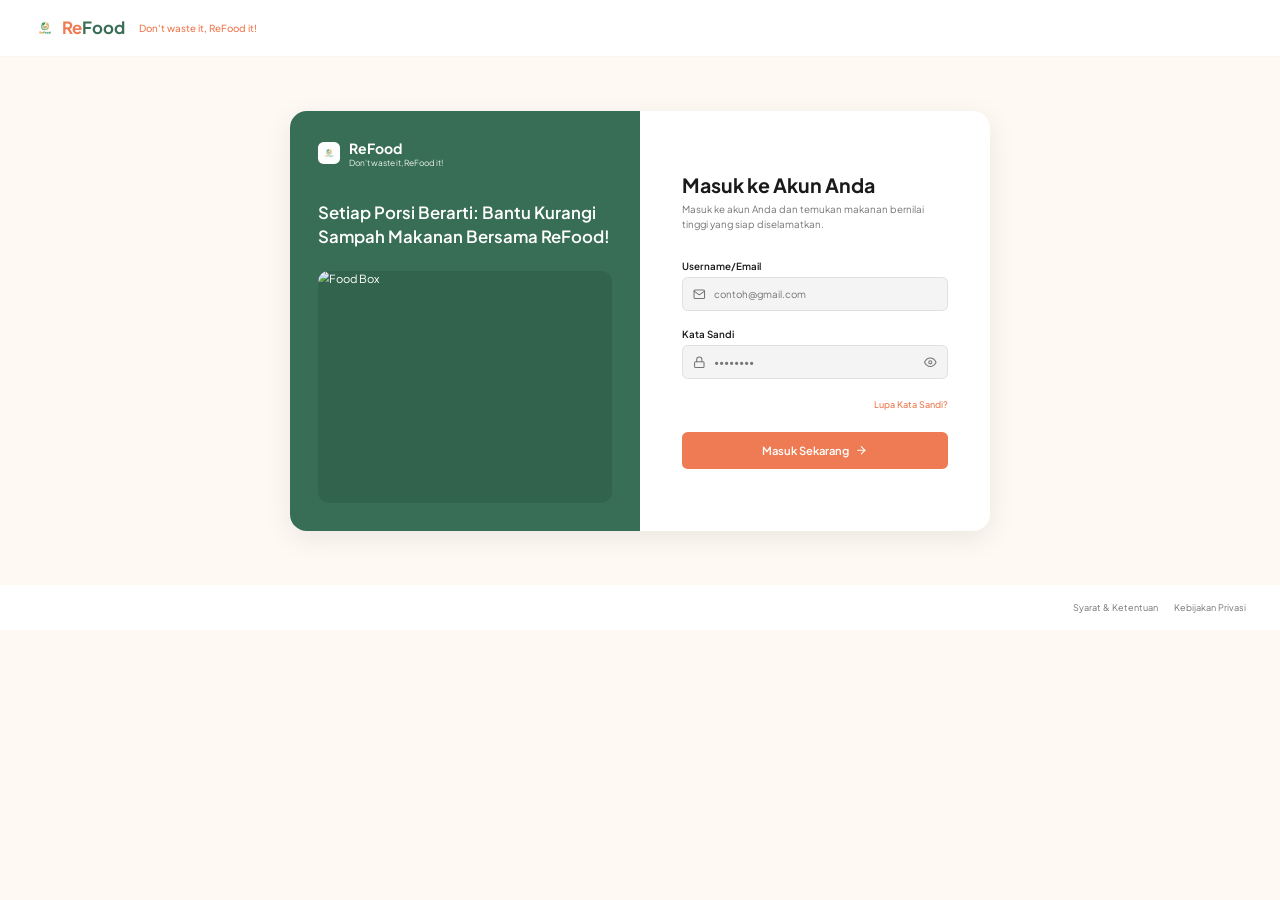
==== frontend/index.html @ 34dd61e3 "commit ReFood frontend" ====
<!DOCTYPE html>
<html lang="id">
<head>
    <meta charset="UTF-8">
    <meta name="viewport" content="width=device-width, initial-scale=1.0">
    <title>Login - ReFood</title>
    <link rel="stylesheet" href="./app.css">
    <link href="https://fonts.googleapis.com/css2?family=Plus+Jakarta+Sans:wght@400;500;600;700&display=swap" rel="stylesheet">
</head>
<body>
    <!-- Top Header -->
    <header class="top-header">
        <div class="logo-container">
            <div class="logo-icon">
                <img src="./assets/logo.jpg" alt="ReFood" style="width: 100%; height: 100%; object-fit: contain;">
            </div>
            <div class="logo-text">
                <span class="logo-orange">Re</span><span class="logo-green">Food</span>
            </div>
            <span class="tagline">Don't waste it, ReFood it!</span>
        </div>
    </header>

    <!-- Main Content -->
    <main class="main-container">
        <div class="login-card">
            <!-- Left Side (Green) -->
            <div class="card-left">
                <div class="left-header">
                    <div class="logo-icon bg-white">
                        <img src="./assets/logo.jpg" alt="ReFood" style="width: 100%; height: 100%; object-fit: contain; border-radius: 4px;">
                    </div>
                    <div>
                        <h2 class="left-logo-text">ReFood</h2>
                        <p class="left-tagline">Don't waste it, ReFood it!</p>
                    </div>
                </div>

                <h1 class="left-title">Setiap Porsi Berarti: Bantu Kurangi Sampah Makanan Bersama ReFood!</h1>
                
                <div class="image-placeholder">
                    <!-- Placeholder for the actual image. 
                         In a real scenario, use an img tag pointing to the asset -->
                    <img src="https://images.unsplash.com/photo-1490818387583-1b5ba4597b83?q=80&w=800&auto=format&fit=crop" alt="Food Box" class="food-image">
                </div>
            </div>

            <!-- Right Side (White) -->
            <div class="card-right">
                <div class="right-content">
                    <h2 class="right-title">Masuk ke Akun Anda</h2>
                    <p class="right-subtitle">Masuk ke akun Anda dan temukan makanan bernilai tinggi yang siap diselamatkan.</p>
                    
                    <form id="loginForm" class="login-form">
                        <div class="form-group">
                            <label for="username">Username/Email</label>
                            <div class="input-wrapper">
                                <span class="input-icon">
                                    <svg width="18" height="18" viewBox="0 0 24 24" fill="none" stroke="currentColor" stroke-width="2" stroke-linecap="round" stroke-linejoin="round"><path d="M4 4h16c1.1 0 2 .9 2 2v12c0 1.1-.9 2-2 2H4c-1.1 0-2-.9-2-2V6c0-1.1.9-2 2-2z"></path><polyline points="22,6 12,13 2,6"></polyline></svg>
                                </span>
                                <input type="text" id="username" name="username" placeholder="contoh@gmail.com" required>
                            </div>
                        </div>

                        <div class="form-group">
                            <label for="password">Kata Sandi</label>
                            <div class="input-wrapper">
                                <span class="input-icon">
                                    <svg width="18" height="18" viewBox="0 0 24 24" fill="none" stroke="currentColor" stroke-width="2" stroke-linecap="round" stroke-linejoin="round"><rect x="3" y="11" width="18" height="11" rx="2" ry="2"></rect><path d="M7 11V7a5 5 0 0 1 10 0v4"></path></svg>
                                </span>
                                <input type="password" id="password" name="password" placeholder="••••••••" required>
                                <span class="input-icon-right" id="togglePassword">
                                    <svg width="18" height="18" viewBox="0 0 24 24" fill="none" stroke="currentColor" stroke-width="2" stroke-linecap="round" stroke-linejoin="round"><path d="M1 12s4-8 11-8 11 8 11 8-4 8-11 8-11-8-11-8z"></path><circle cx="12" cy="12" r="3"></circle></svg>
                                </span>
                            </div>
                        </div>

                        <div class="forgot-password">
                            <a href="#">Lupa Kata Sandi?</a>
                        </div>

                        <div id="errorMessage" class="error-message" style="display: none;"></div>
                        <div id="successMessage" class="success-message" style="display: none;"></div>

                        <button type="submit" class="submit-btn" id="submitBtn">
                            <span>Masuk Sekarang</span>
                            <svg width="18" height="18" viewBox="0 0 24 24" fill="none" stroke="currentColor" stroke-width="2" stroke-linecap="round" stroke-linejoin="round"><line x1="5" y1="12" x2="19" y2="12"></line><polyline points="12 5 19 12 12 19"></polyline></svg>
                        </button>
                    </form>
                </div>
            </div>
        </div>
    </main>

    <!-- Footer -->
    <footer class="footer">
        <a href="#">Syarat & Ketentuan</a>
        <a href="#">Kebijakan Privasi</a>
    </footer>

    <script src="./app.js"></script>
</body>
</html>
---- frontend/app.css ----
/* ===== Source: style.css ===== */
:root {
    --bg-color: #FEF9F3;
    --primary-green: #386E55;
    --primary-orange: #EE7B53;
    --text-dark: #1A1A1A;
    --text-gray: #757575;
    --input-bg: #F4F4F4;
    --border-color: #E0E0E0;
    --white: #FFFFFF;
}

* {
    margin: 0;
    padding: 0;
    box-sizing: border-box;
    font-family: 'Plus Jakarta Sans', sans-serif;
}

body {
    background-color: var(--bg-color);
    min-height: 100vh;
    display: flex;
    flex-direction: column;
    zoom: 0.7;
}

/* Header */
.top-header {
    padding: 24px 48px;
    background-color: var(--white);
    box-shadow: 0 1px 3px rgba(0,0,0,0.05);
}

.logo-container {
    display: flex;
    align-items: center;
    gap: 8px;
}

.logo-icon {
    width: 32px;
    height: 32px;
    border-radius: 8px;
    display: flex;
    align-items: center;
    justify-content: center;
}

.logo-text {
    font-size: 24px;
    font-weight: 700;
}

.logo-orange { color: var(--primary-orange); }
.logo-green { color: var(--primary-green); }

.tagline {
    margin-left: 12px;
    color: var(--primary-orange);
    font-size: 14px;
    font-weight: 500;
}

/* Main Container */
.main-container {
    flex: 1;
    display: flex;
    align-items: center;
    justify-content: center;
    padding: 40px;
}

.login-card {
    background: var(--white);
    border-radius: 24px;
    box-shadow: 0 10px 40px rgba(0,0,0,0.08);
    display: flex;
    width: 100%;
    max-width: 1000px;
    min-height: 600px;
    overflow: hidden;
}

/* Left Side */
.card-left {
    background-color: var(--primary-green);
    width: 50%;
    padding: 40px;
    color: var(--white);
    display: flex;
    flex-direction: column;
}

.left-header {
    display: flex;
    align-items: center;
    gap: 12px;
    margin-bottom: 48px;
}

.bg-white {
    background-color: var(--white);
    padding: 4px;
}

.left-logo-text {
    font-size: 20px;
    font-weight: 700;
}

.left-tagline {
    font-size: 12px;
    opacity: 0.9;
}

.left-title {
    font-size: 24px;
    line-height: 1.4;
    margin-bottom: 32px;
    font-weight: 600;
}

.image-placeholder {
    flex: 1;
    border-radius: 16px;
    overflow: hidden;
    position: relative;
    background-color: rgba(0,0,0,0.1);
}

.food-image {
    width: 100%;
    height: 100%;
    object-fit: cover;
    position: absolute;
    top: 0;
    left: 0;
}

/* Right Side */
.card-right {
    width: 50%;
    padding: 60px;
    display: flex;
    align-items: center;
}

.right-content {
    width: 100%;
    max-width: 400px;
    margin: 0 auto;
}

.right-title {
    font-size: 28px;
    color: var(--text-dark);
    margin-bottom: 8px;
    font-weight: 700;
}

.right-subtitle {
    font-size: 14px;
    color: var(--text-gray);
    margin-bottom: 40px;
    line-height: 1.5;
}

/* Form Styles */
.form-group {
    margin-bottom: 24px;
}

.form-group label {
    display: block;
    font-size: 14px;
    font-weight: 600;
    color: var(--text-dark);
    margin-bottom: 8px;
}

.input-wrapper {
    position: relative;
    display: flex;
    align-items: center;
}

.input-icon {
    position: absolute;
    left: 16px;
    color: var(--text-gray);
    display: flex;
    align-items: center;
}

.input-icon-right {
    position: absolute;
    right: 16px;
    color: var(--text-gray);
    display: flex;
    align-items: center;
    cursor: pointer;
}

.input-wrapper input {
    width: 100%;
    padding: 14px 44px;
    border: 1px solid var(--border-color);
    border-radius: 8px;
    background-color: var(--input-bg);
    font-size: 14px;
    color: var(--text-dark);
    transition: all 0.2s;
}

.input-wrapper input:focus {
    outline: none;
    border-color: var(--primary-orange);
    background-color: var(--white);
    box-shadow: 0 0 0 3px rgba(238, 123, 83, 0.1);
}

.forgot-password {
    text-align: right;
    margin-bottom: 32px;
}

.forgot-password a {
    color: var(--primary-orange);
    text-decoration: none;
    font-size: 13px;
    font-weight: 500;
}

.submit-btn {
    width: 100%;
    padding: 16px;
    background-color: var(--primary-orange);
    color: var(--white);
    border: none;
    border-radius: 8px;
    font-size: 16px;
    font-weight: 600;
    cursor: pointer;
    display: flex;
    align-items: center;
    justify-content: center;
    gap: 8px;
    transition: background-color 0.2s;
}

.submit-btn:hover {
    background-color: #d96a45;
}

.submit-btn:disabled {
    background-color: #ccc;
    cursor: not-allowed;
}

.error-message {
    color: #dc3545;
    background-color: #f8d7da;
    border: 1px solid #f5c6cb;
    padding: 10px;
    border-radius: 6px;
    margin-bottom: 20px;
    font-size: 13px;
}

.success-message {
    color: #155724;
    background-color: #d4edda;
    border: 1px solid #c3e6cb;
    padding: 10px;
    border-radius: 6px;
    margin-bottom: 20px;
    font-size: 13px;
}

/* Footer */
.footer {
    padding: 24px 48px;
    background-color: var(--white);
    display: flex;
    justify-content: flex-end;
    gap: 24px;
}

.footer a {
    color: var(--text-gray);
    text-decoration: none;
    font-size: 13px;
    transition: color 0.2s;
}

.footer a:hover {
    color: var(--text-dark);
}

/* Responsive */
@media (max-width: 900px) {
    .login-card {
        flex-direction: column;
    }
    .card-left, .card-right {
        width: 100%;
    }
    .card-left {
        min-height: 400px;
    }
}

@media (max-width: 600px) {
    .top-header {
        padding: 16px 24px;
    }
    .main-container {
        padding: 20px;
    }
    .card-right {
        padding: 30px 20px;
    }
    .footer {
        padding: 20px;
        justify-content: center;
    }
    .tagline {
        display: none;
    }
}


/* ===== Source: dashboard.css ===== */
:root {
    --bg-color: #FEF9F3;
    --primary-green: #386E55;
    --primary-orange: #EE7B53;
    --text-dark: #1A1A1A;
    --text-gray: #757575;
    --text-light-gray: #A0A0A0;
    --white: #FFFFFF;
    
    --card-bg: #FFFFFF;
    --card-shadow: 0 4px 20px rgba(0,0,0,0.03);
    
    --badge-gray-bg: #F0F0F0;
    --badge-gray-text: #666;
    --badge-green-bg: #E8F5E9;
    --badge-green-text: #2E7D32;
    --badge-orange-bg: #FBE9E7;
    --badge-orange-text: #D84315;
}

* {
    margin: 0;
    padding: 0;
    box-sizing: border-box;
    font-family: 'Plus Jakarta Sans', sans-serif;
}

body {
    background-color: var(--bg-color);
    color: var(--text-dark);
    zoom: 0.7;
}

.layout {
    display: flex;
    min-height: 100vh;
}

/* Sidebar Component Host */
refood-sidebar {
    display: block;
    width: 0;
    flex-shrink: 0;
    zoom: 1.142857; /* (100% - 20%) / 0.7 = 0.8 / 0.7 = 1.142857 agar ukuran elemen di dalamnya tepat berkurang 20% */
}

/* Sidebar */
.sidebar {
    width: 260px;
    background-color: var(--primary-green);
    color: var(--white);
    display: flex;
    flex-direction: column;
    position: fixed;
    height: 100%;
    min-height: 100vh;
    left: 0;
    top: 0;
    bottom: 0;
    z-index: 99;
}

.sidebar-header {
    padding: 24px;
    display: flex;
    align-items: center;
    gap: 12px;
}

.bg-white {
    background-color: var(--white);
    padding: 6px;
    border-radius: 8px;
    display: flex;
    align-items: center;
    justify-content: center;
}

.logo-text-group h2 {
    font-size: 18px;
    font-weight: 700;
}

.logo-text-group p {
    color: var(--primary-orange);
    font-size: 11px;
    font-weight: 500;
}

.sidebar-nav {
    display: flex;
    flex-direction: column;
    gap: 4px;
    padding: 12px;
    flex: 1;
}

.nav-item {
    display: flex;
    align-items: center;
    gap: 12px;
    padding: 12px 16px;
    color: rgba(255,255,255,0.8);
    text-decoration: none;
    border-radius: 8px;
    font-size: 14px;
    font-weight: 500;
    transition: all 0.2s;
}

.nav-item:hover {
    background-color: rgba(255,255,255,0.1);
    color: var(--white);
}

.nav-item.active {
    background-color: var(--primary-orange);
    color: var(--white);
}

.user-profile {
    margin: 16px;
    padding: 12px 16px;
    background-color: rgba(255,255,255,0.9);
    border-radius: 8px;
    display: flex;
    align-items: center;
    justify-content: space-between;
}

.profile-info {
    display: flex;
    align-items: center;
    gap: 10px;
    color: var(--text-dark);
    font-size: 14px;
    font-weight: 600;
}

.avatar-small {
    width: 24px;
    height: 24px;
    background-color: var(--primary-green);
    color: white;
    border-radius: 50%;
    display: flex;
    align-items: center;
    justify-content: center;
}

.logout-btn {
    color: var(--text-gray);
    cursor: pointer;
}

/* Main Content */
.main-content {
    flex: 1;
    margin-left: calc(260px * 1.142857);
    display: flex;
    flex-direction: column;
}

.topbar {
    display: flex;
    justify-content: space-between;
    align-items: center;
    padding: 20px 40px;
    background-color: transparent;
}

.date-display {
    display: flex;
    align-items: center;
    gap: 8px;
    color: var(--text-gray);
    font-size: 14px;
    font-weight: 500;
}

.avatar-top {
    width: 32px;
    height: 32px;
    background-color: var(--primary-green);
    color: white;
    border-radius: 50%;
    display: flex;
    align-items: center;
    justify-content: center;
}

.dashboard-container {
    padding: 0 40px 40px 40px;
}

/* Welcome Banner */
.welcome-banner {
    background-color: var(--primary-green);
    color: var(--white);
    padding: 32px;
    border-radius: 16px;
    margin-bottom: 24px;
}

.welcome-banner h1 {
    font-size: 28px;
    margin-bottom: 8px;
}

.welcome-banner p {
    font-size: 15px;
    opacity: 0.9;
}

/* Stats Grid */
.stats-grid {
    display: grid;
    grid-template-columns: repeat(4, 1fr);
    gap: 20px;
    margin-bottom: 24px;
}

.stat-card {
    background-color: var(--card-bg);
    border-radius: 16px;
    padding: 24px;
    box-shadow: var(--card-shadow);
}

.stat-header {
    display: flex;
    justify-content: space-between;
    align-items: flex-start;
    margin-bottom: 20px;
}

.stat-icon {
    width: 40px;
    height: 40px;
    border-radius: 8px;
    display: flex;
    align-items: center;
    justify-content: center;
}

.bg-light-gray { background-color: #F5F5F5; }
.bg-light-green { background-color: #E8F5E9; }
.bg-light-orange { background-color: #FBE9E7; }
.bg-light-red { background-color: #FFEBEE; }

.badge {
    padding: 4px 8px;
    border-radius: 12px;
    font-size: 11px;
    font-weight: 600;
}

.badge-gray { background-color: var(--badge-gray-bg); color: var(--badge-gray-text); }
.badge-green { background-color: var(--badge-green-bg); color: var(--badge-green-text); }
.badge-orange { background-color: var(--badge-orange-bg); color: var(--badge-orange-text); }

.red-dot {
    width: 8px;
    height: 8px;
    background-color: #D32F2F;
    border-radius: 50%;
    margin-top: 6px;
}

.stat-value {
    display: flex;
    align-items: baseline;
    gap: 6px;
    margin-bottom: 8px;
}

.stat-value h2 {
    font-size: 28px;
    font-weight: 700;
}

.stat-value span {
    font-size: 14px;
    color: var(--text-gray);
}

.text-orange { color: #D84315; }
.text-red { color: #D32F2F; }

.stat-label {
    font-size: 11px;
    font-weight: 700;
    color: var(--text-light-gray);
    letter-spacing: 0.5px;
}

/* Bottom Section */
.bottom-section {
    display: grid;
    grid-template-columns: 2fr 1fr;
    gap: 20px;
}

/* Chart Section */
.chart-section {
    background-color: var(--card-bg);
    border-radius: 16px;
    padding: 24px;
    box-shadow: var(--card-shadow);
}

.chart-header {
    display: flex;
    justify-content: space-between;
    align-items: center;
    margin-bottom: 24px;
}

.chart-header h3 {
    font-size: 16px;
    font-weight: 700;
}

.realtime-badge {
    display: flex;
    align-items: center;
    gap: 6px;
    font-size: 12px;
    color: var(--text-gray);
}

.dot {
    width: 6px;
    height: 6px;
    background-color: var(--primary-green);
    border-radius: 50%;
}

.chart-summary {
    display: flex;
    gap: 40px;
    background-color: #F9F9F9;
    padding: 16px 20px;
    border-radius: 12px;
    margin-bottom: 16px;
}

.summary-item {
    display: flex;
    flex-direction: column;
    gap: 4px;
}

.summary-label {
    font-size: 12px;
    color: var(--text-gray);
}

.summary-value {
    display: flex;
    align-items: center;
    gap: 8px;
}

.summary-value h3 {
    font-size: 24px;
    font-weight: 700;
}

.text-green { color: var(--primary-green); }

.chart-footer {
    display: flex;
    justify-content: space-between;
    align-items: center;
    margin-bottom: 20px;
}

.trend-text {
    font-size: 12px;
    color: var(--text-gray);
}

.chart-container {
    height: 250px;
    width: 100%;
}

/* Partners Section */
.partners-section {
    background-color: var(--card-bg);
    border-radius: 16px;
    padding: 24px;
    box-shadow: var(--card-shadow);
    display: flex;
    flex-direction: column;
}

.partners-header {
    display: flex;
    justify-content: space-between;
    align-items: flex-start;
    margin-bottom: 24px;
}

.partners-header h3 {
    font-size: 16px;
    font-weight: 700;
    margin-bottom: 4px;
}

.partners-header p {
    font-size: 12px;
    color: var(--text-gray);
}

.partners-list {
    display: flex;
    flex-direction: column;
    gap: 12px;
    flex: 1;
    margin-bottom: 24px;
}

.partner-item {
    display: flex;
    align-items: center;
    justify-content: space-between;
    padding: 12px;
    background-color: #F9F9F9;
    border-radius: 12px;
}

.partner-info {
    display: flex;
    align-items: center;
    gap: 12px;
}

.partner-icon {
    width: 40px;
    height: 40px;
    background-color: #E8E8E8;
    border-radius: 8px;
    display: flex;
    align-items: center;
    justify-content: center;
    color: var(--primary-green);
}

.partner-text h4 {
    font-size: 14px;
    font-weight: 600;
    margin-bottom: 2px;
}

.partner-text p {
    font-size: 12px;
    color: var(--text-gray);
}

.btn-tinjau {
    background-color: var(--primary-green);
    color: var(--white);
    border: none;
    padding: 6px 12px;
    border-radius: 6px;
    font-size: 12px;
    font-weight: 600;
    cursor: pointer;
}

.btn-full {
    width: 100%;
    padding: 14px;
    background-color: #EAEAEA;
    color: var(--text-dark);
    border: none;
    border-radius: 8px;
    font-size: 14px;
    font-weight: 600;
    cursor: pointer;
    display: flex;
    align-items: center;
    justify-content: center;
    gap: 8px;
}

.btn-full:hover {
    background-color: #DFDFDF;
}

/* ===== Source: verifikasi.css ===== */
.verifikasi-page-container {
    padding: 0 40px 40px 40px;
}

.page-header {
    margin-bottom: 24px;
}

.page-header h1 {
    font-size: 24px;
    font-weight: 700;
    margin-bottom: 8px;
    color: var(--text-dark);
}

.page-header p {
    font-size: 14px;
    color: var(--text-gray);
}

/* Tabs */
.tabs-container {
    display: flex;
    background-color: #F0F0F0;
    border-radius: 12px;
    padding: 4px;
    margin-bottom: 24px;
    gap: 4px;
}

.tab-btn {
    flex: 1;
    display: flex;
    align-items: center;
    justify-content: center;
    gap: 8px;
    padding: 12px;
    background: transparent;
    border: none;
    border-radius: 8px;
    font-size: 14px;
    font-weight: 600;
    color: var(--text-gray);
    cursor: pointer;
    transition: all 0.2s;
}

.tab-btn.active {
    background-color: var(--white);
    color: var(--text-dark);
    box-shadow: 0 2px 4px rgba(0,0,0,0.05);
}

.tab-badge {
    width: 20px;
    height: 20px;
    border-radius: 50%;
    display: flex;
    align-items: center;
    justify-content: center;
    font-size: 11px;
    font-weight: 700;
    color: var(--white);
}

.tab-badge.green {
    background-color: var(--primary-green);
}

.tab-badge.gray {
    background-color: #B0B0B0;
}

/* Store List */
.list-container {
    display: flex;
    flex-direction: column;
    gap: 16px;
}

.store-card {
    background-color: var(--white);
    border-radius: 16px;
    padding: 20px;
    display: flex;
    align-items: center;
    justify-content: space-between;
    box-shadow: 0 2px 10px rgba(0,0,0,0.02);
    border: 1px solid #F0F0F0;
}

.store-info {
    display: flex;
    align-items: center;
    gap: 16px;
}

.store-image {
    width: 64px;
    height: 64px;
    border-radius: 12px;
    object-fit: cover;
}

.store-details h3 {
    font-size: 16px;
    font-weight: 700;
    margin-bottom: 4px;
    display: flex;
    align-items: center;
    gap: 12px;
}

/* Status Badges in List */
.status-badge {
    display: inline-flex;
    align-items: center;
    gap: 6px;
    padding: 4px 10px;
    border-radius: 12px;
    font-size: 11px;
    font-weight: 600;
}

.status-badge.menunggu {
    background-color: #FBE9E7;
    color: #D84315;
}

.status-badge.menunggu .dot {
    background-color: #D84315;
}

.status-badge.terverifikasi {
    background-color: #E8F5E9;
    color: #2E7D32;
}

.status-badge.terverifikasi .dot {
    background-color: #2E7D32;
}

.status-dot {
    width: 6px;
    height: 6px;
    border-radius: 50%;
}

.store-meta {
    font-size: 13px;
    color: var(--text-gray);
    margin-bottom: 2px;
}

.store-meta.bold {
    font-weight: 500;
    color: var(--text-dark);
}

/* Action Buttons */
.action-btn {
    display: flex;
    align-items: center;
    gap: 8px;
    padding: 10px 16px;
    border-radius: 8px;
    border: none;
    font-size: 13px;
    font-weight: 600;
    color: var(--white);
    cursor: pointer;
    transition: opacity 0.2s;
}

.action-btn:hover {
    opacity: 0.9;
}

.action-btn.green {
    background-color: var(--primary-green);
}

.action-btn.orange {
    background-color: var(--primary-orange);
}

/* ===== Source: tinjau.css ===== */
/* Topbar Tinjau */
.topbar-tinjau {
    display: flex;
    justify-content: space-between;
    align-items: center;
    padding: 20px 40px;
    background-color: var(--white);
    border-bottom: 1px solid #EAEAEA;
}

.back-link {
    display: flex;
    align-items: center;
    gap: 12px;
    color: var(--text-dark);
    text-decoration: none;
    font-size: 16px;
    font-weight: 700;
}

.tinjau-container {
    padding: 24px 40px 100px 40px;
    max-width: 900px;
    margin: 0 auto;
    width: 100%;
}

.card {
    background-color: var(--white);
    border-radius: 12px;
    padding: 24px;
    box-shadow: 0 2px 10px rgba(0,0,0,0.02);
    border: 1px solid #F0F0F0;
    margin-bottom: 24px;
}

/* Header Card */
.header-card {
    display: flex;
    flex-direction: column;
    gap: 12px;
}

.header-title-row {
    display: flex;
    align-items: center;
    gap: 12px;
}

.header-title-row h2 {
    font-size: 20px;
    font-weight: 700;
}

.badge-outline {
    border: 1px solid #E0E0E0;
    padding: 4px 10px;
    border-radius: 16px;
    font-size: 11px;
    font-weight: 600;
    color: var(--text-gray);
}

.header-meta-row {
    display: flex;
    gap: 24px;
    font-size: 13px;
    color: var(--text-gray);
}

.meta-item {
    display: flex;
    align-items: center;
    gap: 6px;
}

.text-green {
    color: var(--primary-green);
    font-weight: 500;
}

/* Section Common */
.section-title {
    font-size: 16px;
    font-weight: 700;
    margin-bottom: 20px;
}

.section-title-row {
    display: flex;
    justify-content: space-between;
    align-items: center;
    margin-bottom: 20px;
}

.mb-0 { margin-bottom: 0; }
.mt-3 { margin-top: 16px; }
.mt-4 { margin-top: 24px; }

.badge-light-green {
    background-color: #E8F5E9;
    color: #2E7D32;
    padding: 6px 12px;
    border-radius: 16px;
    font-size: 12px;
    font-weight: 600;
}

/* Form Groups Display */
.form-group-display {
    margin-bottom: 16px;
}

.form-group-display.bg-light {
    background-color: #F9F9F9;
    padding: 16px;
    border-radius: 8px;
    margin-bottom: 8px;
}

.form-group-display label {
    display: block;
    font-size: 11px;
    font-weight: 700;
    color: var(--text-gray);
    margin-bottom: 6px;
    letter-spacing: 0.5px;
}

.display-value {
    font-size: 14px;
    font-weight: 600;
    color: var(--text-dark);
}

.display-label-row {
    display: flex;
    justify-content: space-between;
    align-items: center;
    margin-bottom: 12px;
}

.file-format {
    font-size: 11px;
    color: var(--text-gray);
}

.text-green-small {
    font-size: 11px;
    color: #2E7D32;
    font-weight: 600;
}

/* Images */
.image-box {
    position: relative;
    width: 100%;
    height: 200px;
    border-radius: 12px;
    overflow: hidden;
    background-color: #E0E0E0;
}

.image-box img {
    width: 100%;
    height: 100%;
    object-fit: cover;
    filter: brightness(0.85); /* Slightly dark to make text visible */
}

.image-overlay {
    position: absolute;
    bottom: 16px;
    left: 16px;
    right: 16px;
    display: flex;
    justify-content: space-between;
    align-items: center;
}

.file-name {
    display: flex;
    align-items: center;
    gap: 8px;
    color: var(--white);
    font-size: 12px;
    font-weight: 500;
}

.btn-perbesar {
    display: flex;
    align-items: center;
    gap: 6px;
    background-color: var(--white);
    color: var(--text-dark);
    border: none;
    padding: 6px 12px;
    border-radius: 16px;
    font-size: 11px;
    font-weight: 600;
    cursor: pointer;
}

.image-overlay-top {
    position: absolute;
    top: 16px;
    left: 16px;
}

.badge-dark {
    display: flex;
    align-items: center;
    gap: 6px;
    background-color: rgba(0,0,0,0.6);
    color: var(--white);
    padding: 6px 12px;
    border-radius: 16px;
    font-size: 11px;
    backdrop-filter: blur(4px);
}

.overlay-center {
    position: absolute;
    top: 50%;
    left: 50%;
    transform: translate(-50%, -50%);
    background-color: rgba(0,0,0,0.5);
    color: var(--white);
    padding: 8px 16px;
    border-radius: 8px;
    font-size: 14px;
    font-weight: 700;
    letter-spacing: 1px;
}

.overlay-center-map {
    position: absolute;
    top: 50%;
    left: 50%;
    transform: translate(-50%, -50%);
}

.image-overlay-bottom-center {
    position: absolute;
    bottom: 16px;
    left: 50%;
    transform: translateX(-50%);
}

.badge-white {
    display: flex;
    align-items: center;
    gap: 6px;
    background-color: var(--white);
    color: var(--text-dark);
    padding: 6px 16px;
    border-radius: 20px;
    font-size: 12px;
    font-weight: 600;
    box-shadow: 0 2px 8px rgba(0,0,0,0.1);
}

/* Info Box */
.info-box-green {
    display: flex;
    align-items: flex-start;
    gap: 12px;
    background-color: #E8F5E9;
    padding: 16px;
    border-radius: 8px;
    color: #2E7D32;
}

.info-box-green p {
    font-size: 12px;
    line-height: 1.5;
    margin: 0;
}

/* Bottom Action Bar */
.action-bar {
    position: fixed;
    bottom: 0;
    left: calc(260px * 1.142857);
    right: 0;
    background-color: var(--white);
    padding: 16px 40px;
    display: flex;
    justify-content: flex-end;
    gap: 16px;
    box-shadow: 0 -2px 10px rgba(0,0,0,0.05);
    border-top: 1px solid #EAEAEA;
    z-index: 100;
}

.btn-outline-red {
    display: flex;
    align-items: center;
    gap: 8px;
    background-color: var(--white);
    color: #D32F2F;
    border: 1px solid #D32F2F;
    padding: 12px 24px;
    border-radius: 8px;
    font-size: 14px;
    font-weight: 600;
    cursor: pointer;
    transition: all 0.2s;
}

.btn-outline-red:hover {
    background-color: #FFEBEE;
}

.btn-solid-green {
    display: flex;
    align-items: center;
    gap: 8px;
    background-color: var(--primary-green);
    color: var(--white);
    border: none;
    padding: 12px 24px;
    border-radius: 8px;
    font-size: 14px;
    font-weight: 600;
    cursor: pointer;
    transition: background-color 0.2s;
}

.btn-solid-green:hover {
    background-color: #2d5a45;
}

/* Modal */
.modal-overlay {
    position: fixed;
    top: 0; left: 0; right: 0; bottom: 0;
    background-color: rgba(0,0,0,0.5);
    display: flex;
    align-items: center;
    justify-content: center;
    z-index: 999;
    opacity: 0;
    visibility: hidden;
    transition: all 0.2s;
}

.modal-overlay.active {
    opacity: 1;
    visibility: visible;
}

.modal-content {
    background-color: var(--white);
    border-radius: 16px;
    padding: 32px;
    width: 100%;
    max-width: 400px;
    text-align: center;
    box-shadow: 0 10px 40px rgba(0,0,0,0.1);
    transform: translateY(20px);
    transition: transform 0.2s;
}

.modal-overlay.active .modal-content {
    transform: translateY(0);
}

.modal-icon {
    width: 64px;
    height: 64px;
    border-radius: 50%;
    display: flex;
    align-items: center;
    justify-content: center;
    margin: 0 auto 20px auto;
}

.modal-icon.green-bg {
    background-color: #E8F5E9;
    color: #2E7D32;
}

.modal-content h3 {
    font-size: 20px;
    font-weight: 700;
    margin-bottom: 12px;
}

.modal-content p {
    font-size: 14px;
    color: var(--text-gray);
    margin-bottom: 24px;
    line-height: 1.5;
}

.modal-actions {
    display: flex;
    gap: 12px;
}

.modal-actions button {
    flex: 1;
    padding: 12px;
    border-radius: 8px;
    font-size: 14px;
    font-weight: 600;
    cursor: pointer;
    border: none;
}

.btn-modal-cancel {
    background-color: #F0F0F0;
    color: var(--text-dark);
}

.btn-modal-confirm.green {
    background-color: var(--primary-green);
    color: var(--white);
}

/* Lightbox */
.lightbox-overlay {
    position: fixed;
    top: 0; left: 0; right: 0; bottom: 0;
    background-color: rgba(0,0,0,0.9);
    display: flex;
    align-items: center;
    justify-content: center;
    z-index: 1000;
    opacity: 0;
    visibility: hidden;
    transition: all 0.2s;
    cursor: zoom-out;
}

.lightbox-overlay.active {
    opacity: 1;
    visibility: visible;
}

.lightbox-overlay img {
    max-width: 90%;
    max-height: 90%;
    border-radius: 8px;
    box-shadow: 0 0 40px rgba(0,0,0,0.5);
}

/* ===== Source: pengguna.css ===== */
.pengguna-page-container {
    padding: 0 40px 40px 40px;
}

/* Header & Summary Card */
.pengguna-header-row {
    display: flex;
    justify-content: space-between;
    align-items: flex-start;
    margin-bottom: 32px;
}

.header-text h1 {
    font-size: 24px;
    font-weight: 700;
    margin-bottom: 8px;
    color: var(--text-dark);
}

.header-text p {
    font-size: 14px;
    color: var(--text-gray);
}

.summary-card {
    background-color: var(--white);
    padding: 20px 24px;
    border-radius: 16px;
    display: flex;
    align-items: center;
    gap: 20px;
    box-shadow: 0 2px 12px rgba(0,0,0,0.03);
    border: 1px solid #F0F0F0;
}

.summary-icon {
    width: 48px;
    height: 48px;
    background-color: #E8F5E9;
    color: #2E7D32;
    border-radius: 12px;
    display: flex;
    align-items: center;
    justify-content: center;
}

.summary-label {
    font-size: 12px;
    color: var(--text-gray);
    margin-bottom: 4px;
}

.summary-value {
    display: flex;
    align-items: baseline;
    gap: 6px;
}

.big-number {
    font-size: 24px;
    font-weight: 700;
    color: var(--text-dark);
}

.unit {
    font-size: 12px;
    color: var(--text-gray);
    font-weight: 500;
}

.summary-badge {
    display: flex;
    flex-direction: column;
    align-items: flex-end;
    gap: 4px;
    margin-left: 16px;
}

.badge-growth {
    display: flex;
    align-items: center;
    gap: 4px;
    background-color: #E8F5E9;
    color: #2E7D32;
    padding: 4px 10px;
    border-radius: 12px;
    font-size: 11px;
    font-weight: 700;
}

.badge-sub {
    font-size: 10px;
    color: var(--text-gray);
}

/* Filter Bar */
.filter-bar {
    display: flex;
    justify-content: space-between;
    align-items: center;
    margin-bottom: 24px;
}

.search-box {
    display: flex;
    align-items: center;
    gap: 12px;
    background-color: #F5F5F5;
    padding: 12px 16px;
    border-radius: 20px;
    width: 300px;
}

.search-box svg {
    color: var(--text-gray);
}

.search-box input {
    border: none;
    background: transparent;
    width: 100%;
    font-size: 14px;
    outline: none;
    color: var(--text-dark);
}

.chip-group {
    display: flex;
    gap: 12px;
}

.chip {
    display: flex;
    align-items: center;
    gap: 8px;
    padding: 8px 12px 8px 16px;
    border-radius: 24px;
    border: none;
    background-color: #F0F0F0;
    color: var(--text-dark);
    font-size: 13px;
    font-weight: 600;
    cursor: pointer;
    transition: all 0.2s;
}

.chip-count {
    background-color: #E0E0E0;
    padding: 2px 8px;
    border-radius: 12px;
    font-size: 11px;
    color: var(--text-dark);
}

.chip.active {
    background-color: var(--primary-green);
    color: var(--white);
}

.chip.active .chip-count {
    background-color: rgba(255,255,255,0.2);
    color: var(--white);
}

/* Table */
.table-container {
    margin-bottom: 24px;
}

.table-header {
    display: flex;
    padding: 0 24px 16px 24px;
    font-size: 11px;
    font-weight: 700;
    color: var(--text-gray);
    letter-spacing: 0.5px;
}

.col-pengguna { flex: 2; }
.col-tipe { flex: 1; text-align: center; }
.col-lokasi { flex: 1.5; }
.col-status { flex: 0.5; text-align: right; }

.table-body {
    display: flex;
    flex-direction: column;
    gap: 8px;
}

.table-row {
    display: flex;
    align-items: center;
    background-color: var(--white);
    padding: 16px 24px;
    border-radius: 12px;
    border: 1px solid transparent;
    transition: all 0.2s;
    cursor: pointer;
}

.table-row:hover {
    border-color: #E0E0E0;
    box-shadow: 0 2px 8px rgba(0,0,0,0.02);
}

/* Simulate focus state as per Image 2 */
.table-row.selected {
    border-color: #2196F3;
    box-shadow: 0 0 0 1px #2196F3;
}

.cell-pengguna {
    flex: 2;
    display: flex;
    align-items: center;
    gap: 16px;
}

.avatar-wrapper {
    width: 40px;
    height: 40px;
    border-radius: 8px;
    overflow: hidden;
    background-color: #C8E6C9; /* Light green for initials */
    display: flex;
    align-items: center;
    justify-content: center;
    font-weight: 700;
    color: #2E7D32;
    font-size: 14px;
}

.avatar-wrapper img {
    width: 100%;
    height: 100%;
    object-fit: cover;
}

.user-text h4 {
    font-size: 14px;
    font-weight: 600;
    margin-bottom: 2px;
    color: var(--text-dark);
}

.user-text p {
    font-size: 12px;
    color: var(--text-gray);
}

.cell-tipe {
    flex: 1;
    display: flex;
    align-items: center;
    justify-content: center;
    gap: 8px;
    font-size: 13px;
    font-weight: 600;
    color: var(--text-dark);
}

.cell-lokasi {
    flex: 1.5;
    display: flex;
    align-items: center;
    gap: 8px;
    font-size: 13px;
    font-weight: 500;
    color: var(--text-dark);
}

.cell-status {
    flex: 0.5;
    display: flex;
    justify-content: flex-end;
}

.status-pill {
    display: inline-flex;
    align-items: center;
    gap: 6px;
    padding: 6px 12px;
    border-radius: 16px;
    font-size: 11px;
    font-weight: 600;
}

.status-pill.aktif {
    background-color: #E8F5E9;
    color: #2E7D32;
}

.status-pill.aktif .dot {
    background-color: #2E7D32;
}

.status-pill.diblokir {
    background-color: #FFEBEE;
    color: #D32F2F;
}

.status-pill.diblokir .dot {
    background-color: #D32F2F;
}

.status-dot {
    width: 6px;
    height: 6px;
    border-radius: 50%;
}

/* Pagination */
.pagination-container {
    display: flex;
    justify-content: center;
    align-items: center;
    flex-direction: column;
    gap: 16px;
    margin-top: 32px;
}

.pagination-info {
    font-size: 12px;
    color: var(--text-gray);
}

.pagination-controls {
    display: flex;
    align-items: center;
    gap: 4px;
}

.page-btn {
    width: 32px;
    height: 32px;
    display: flex;
    align-items: center;
    justify-content: center;
    border-radius: 8px;
    border: none;
    background-color: #F0F0F0;
    color: var(--text-dark);
    font-size: 13px;
    font-weight: 600;
    cursor: pointer;
    transition: all 0.2s;
}

.page-btn:hover:not(.active) {
    background-color: #E0E0E0;
}

.page-btn.active {
    background-color: var(--primary-green);
    color: var(--white);
}

.page-dots {
    color: var(--text-gray);
    padding: 0 4px;
}


/* ==========================================================
   HALAMAN KELOLA & TAMBAH KATEGORI PRODUK
========================================================== */

.kategori-page-container {
    padding: 0 40px 40px 40px;
}

.kategori-header-row {
    display: flex;
    justify-content: space-between;
    align-items: flex-start;
    margin-bottom: 24px;
}

.kategori-header-row h1 {
    font-size: 24px;
    font-weight: 700;
    margin-bottom: 8px;
    color: var(--text-dark);
}

.kategori-header-row p {
    font-size: 14px;
    color: var(--text-gray);
    max-width: 650px;
}

.btn-tambah-kategori {
    background-color: #B25A38;
    color: var(--white);
    padding: 12px 24px;
    border-radius: 8px;
    font-size: 14px;
    font-weight: 600;
    text-decoration: none;
    display: inline-flex;
    align-items: center;
    gap: 8px;
    transition: background-color 0.2s;
    border: none;
    cursor: pointer;
}

.btn-tambah-kategori:hover {
    background-color: #9A4B2D;
}

/* Tabel Kategori */
.kategori-table-card {
    background-color: var(--white);
    border-radius: 16px;
    padding: 24px;
    box-shadow: 0 2px 12px rgba(0,0,0,0.03);
    border: 1px solid #F0F0F0;
}

.kategori-table-header {
    display: flex;
    padding: 0 16px 16px 16px;
    font-size: 13px;
    font-weight: 700;
    color: var(--text-dark);
    border-bottom: 1px solid #F0F0F0;
}

.col-kat-name { flex: 1.5; }
.col-kat-desc { flex: 2.5; }
.col-kat-status { flex: 1; text-align: center; }
.col-kat-action { flex: 0.8; text-align: right; }

.kategori-table-body {
    display: flex;
    flex-direction: column;
}

.kategori-row {
    display: flex;
    align-items: center;
    padding: 18px 16px;
    border-bottom: 1px solid #F8F8F8;
    transition: background-color 0.15s;
}

.kategori-row:last-child {
    border-bottom: none;
}

.kategori-row:hover {
    background-color: #FAFAFA;
}

.kat-name-cell {
    flex: 1.5;
    display: flex;
    align-items: center;
    gap: 14px;
    font-size: 14px;
    font-weight: 700;
    color: var(--text-dark);
}

.kat-icon-box {
    width: 44px;
    height: 44px;
    background-color: #F0F0F0;
    border-radius: 10px;
    display: flex;
    align-items: center;
    justify-content: center;
    font-size: 20px;
}

.kat-desc-cell {
    flex: 2.5;
    font-size: 13px;
    color: var(--text-gray);
    padding-right: 20px;
    line-height: 1.4;
}

.kat-status-cell {
    flex: 1;
    display: flex;
    justify-content: center;
}

.kat-action-cell {
    flex: 0.8;
    display: flex;
    justify-content: flex-end;
    gap: 12px;
}

.btn-icon-action {
    background: transparent;
    border: none;
    color: var(--text-gray);
    cursor: pointer;
    padding: 6px;
    border-radius: 6px;
    display: flex;
    align-items: center;
    justify-content: center;
    transition: all 0.15s;
}

.btn-icon-action:hover {
    color: var(--text-dark);
    background-color: #F0F0F0;
}

.btn-icon-action.delete:hover {
    color: #D32F2F;
    background-color: #FFEBEE;
}

/* Switch Toggle Custom */
.switch-container {
    display: inline-flex;
    align-items: center;
    gap: 8px;
    cursor: pointer;
}

.switch-container input {
    display: none;
}

.slider {
    position: relative;
    width: 38px;
    height: 20px;
    background-color: #CCC;
    border-radius: 20px;
    transition: 0.3s;
}

.slider::before {
    content: "";
    position: absolute;
    height: 14px;
    width: 14px;
    left: 3px;
    bottom: 3px;
    background-color: white;
    border-radius: 50%;
    transition: 0.3s;
}

.switch-container input:checked + .slider {
    background-color: #2E5B44;
}

.switch-container input:checked + .slider::before {
    transform: translateX(18px);
}

.switch-label {
    font-size: 12px;
    font-weight: 600;
    color: #2E5B44;
}

/* ==========================================================
   HALAMAN FORM TAMBAH KATEGORI
========================================================== */
.tambah-kat-container {
    padding: 0 40px 60px 40px;
}

.tambah-kat-header {
    margin-bottom: 24px;
}

.tambah-kat-header h1 {
    font-size: 24px;
    font-weight: 700;
    margin-bottom: 6px;
    color: var(--text-dark);
}

.tambah-kat-header p {
    font-size: 14px;
    color: var(--text-gray);
}

.kat-form-card {
    background-color: var(--white);
    border-radius: 16px;
    padding: 28px;
    box-shadow: 0 2px 12px rgba(0,0,0,0.03);
    border: 1px solid #F0F0F0;
}

.kat-card-head {
    display: flex;
    justify-content: space-between;
    align-items: flex-start;
    padding-bottom: 20px;
    border-bottom: 1px solid #F5F5F5;
}

.kat-head-left {
    display: flex;
    align-items: center;
    gap: 14px;
}

.kat-head-left h3 {
    font-size: 16px;
    font-weight: 700;
    color: var(--text-dark);
    margin-bottom: 2px;
}

.kat-head-left p {
    font-size: 12px;
    color: var(--text-gray);
}

.icon-sq-green {
    width: 38px;
    height: 38px;
    background-color: #E8F5E9;
    border-radius: 8px;
    display: flex;
    align-items: center;
    justify-content: center;
}

.icon-sq-orange {
    width: 38px;
    height: 38px;
    background-color: #FBE9E7;
    border-radius: 8px;
    display: flex;
    align-items: center;
    justify-content: center;
}

.badge-pill-gray {
    background-color: #F0F0F0;
    color: #666;
    font-size: 11px;
    font-weight: 600;
    padding: 4px 10px;
    border-radius: 12px;
}

.badge-pill-light-orange {
    background-color: #FBE9E7;
    color: #D84315;
    font-size: 11px;
    font-weight: 600;
    padding: 4px 10px;
    border-radius: 12px;
}

/* Custom Inputs Form */
.form-group-custom label {
    display: block;
    font-size: 13px;
    font-weight: 700;
    color: var(--text-dark);
    margin-bottom: 8px;
}

.form-group-custom .required {
    color: #D32F2F;
}

.input-icon-box {
    display: flex;
    align-items: center;
    gap: 12px;
    background-color: #F5F5F5;
    border: 1px solid transparent;
    padding: 12px 16px;
    border-radius: 10px;
    transition: all 0.2s;
}

.input-icon-box:focus-within {
    background-color: var(--white);
    border-color: #386E55;
    box-shadow: 0 0 0 3px rgba(56, 110, 85, 0.1);
}

.input-icon-box input {
    border: none;
    background: transparent;
    width: 100%;
    outline: none;
    font-size: 14px;
    color: var(--text-dark);
    font-weight: 500;
}

.form-group-custom textarea {
    width: 100%;
    background-color: #F5F5F5;
    border: 1px solid transparent;
    padding: 14px 16px;
    border-radius: 10px;
    outline: none;
    font-size: 14px;
    color: var(--text-dark);
    resize: vertical;
    font-family: inherit;
    line-height: 1.5;
    transition: all 0.2s;
}

.form-group-custom textarea:focus {
    background-color: var(--white);
    border-color: #386E55;
    box-shadow: 0 0 0 3px rgba(56, 110, 85, 0.1);
}

.input-subnote {
    display: block;
    font-size: 12px;
    color: var(--text-gray);
    margin-top: 6px;
}

.desc-footer-row {
    display: flex;
    justify-content: space-between;
    align-items: center;
    margin-top: 6px;
}

.char-count {
    font-size: 12px;
    color: var(--text-gray);
    font-weight: 500;
}

/* Icon Selection Grid */
.icon-selection-head {
    display: flex;
    justify-content: space-between;
    align-items: center;
    margin-bottom: 14px;
}

.icon-selection-head label {
    font-size: 13px;
    font-weight: 700;
    color: var(--text-dark);
}

.link-custom {
    color: #386E55;
    font-size: 12px;
    font-weight: 600;
    text-decoration: none;
    display: inline-flex;
    align-items: center;
    gap: 6px;
}

.symbols-grid {
    display: flex;
    gap: 12px;
    flex-wrap: wrap;
}

.symbol-card {
    flex: 1;
    min-width: 70px;
    max-width: 85px;
    height: 75px;
    background-color: #F5F5F5;
    border-radius: 12px;
    display: flex;
    flex-direction: column;
    align-items: center;
    justify-content: center;
    gap: 6px;
    cursor: pointer;
    border: 2px solid transparent;
    transition: all 0.2s;
    color: var(--text-dark);
}

.symbol-card span {
    font-size: 11px;
    font-weight: 600;
}

.symbol-card:hover {
    background-color: #EAEAEA;
}

.symbol-card.active {
    background-color: #244C37;
    color: var(--white);
    border-color: #244C37;
}

/* Action Buttons Form Tambah */
.tambah-actions-row {
    display: flex;
    justify-content: flex-end;
    align-items: center;
    gap: 16px;
    margin-top: 28px;
}

.btn-batal-tambah {
    background-color: #EAEAEA;
    color: var(--text-dark);
    padding: 12px 28px;
    border-radius: 8px;
    font-size: 14px;
    font-weight: 600;
    text-decoration: none;
    border: none;
    cursor: pointer;
    transition: background-color 0.2s;
}

.btn-batal-tambah:hover {
    background-color: #DFDFDF;
}

.btn-publish-tambah {
    background-color: #244C37;
    color: var(--white);
    padding: 12px 28px;
    border-radius: 8px;
    font-size: 14px;
    font-weight: 600;
    border: none;
    cursor: pointer;
    display: inline-flex;
    align-items: center;
    gap: 8px;
    transition: background-color 0.2s;
}

.btn-publish-tambah:hover {
    background-color: #1B3929;
}

/* ==========================================================
   MODAL EDIT KATEGORI (Pop-up Sesuai Desain)
========================================================== */
.modal-edit-box {
    background-color: var(--white);
    border-radius: 20px;
    padding: 32px;
    width: 100%;
    max-width: 540px;
    box-shadow: 0 10px 40px rgba(0,0,0,0.12);
}

.modal-edit-header {
    display: flex;
    justify-content: space-between;
    align-items: flex-start;
    margin-bottom: 24px;
}

.modal-edit-title-group {
    display: flex;
    gap: 14px;
}

.modal-edit-title-group h3 {
    font-size: 18px;
    font-weight: 700;
    color: var(--text-dark);
    margin-bottom: 4px;
}

.modal-edit-title-group p {
    font-size: 12px;
    color: var(--text-gray);
}

.modal-icon-square.green {
    width: 42px;
    height: 42px;
    background-color: #E8F5E9;
    border-radius: 10px;
    display: flex;
    align-items: center;
    justify-content: center;
}

.btn-modal-close {
    background-color: #F0F0F0;
    border: none;
    width: 32px;
    height: 32px;
    border-radius: 50%;
    cursor: pointer;
    display: flex;
    align-items: center;
    justify-content: center;
    color: var(--text-dark);
    transition: background-color 0.2s;
}

.btn-modal-close:hover {
    background-color: #E0E0E0;
}

.modal-edit-body {
    display: flex;
    flex-direction: column;
    gap: 18px;
}

.label-row {
    display: flex;
    justify-content: space-between;
    align-items: center;
    margin-bottom: 8px;
}

.label-row label {
    margin-bottom: 0;
}

.badge-tag {
    font-size: 11px;
    color: var(--text-gray);
}

.icon-picker-row {
    display: flex;
    gap: 12px;
    margin-bottom: 8px;
}

.icon-pick-item {
    position: relative;
    width: 52px;
    height: 52px;
    background-color: #F5F5F5;
    border-radius: 12px;
    display: flex;
    align-items: center;
    justify-content: center;
    font-size: 22px;
    cursor: pointer;
    border: 2px solid transparent;
    transition: all 0.2s;
}

.icon-pick-item:hover {
    background-color: #EBEBEB;
}

.icon-pick-item.active {
    background-color: var(--white);
    border-color: #386E55;
    box-shadow: 0 2px 8px rgba(56, 110, 85, 0.15);
}

.check-mark {
    position: absolute;
    top: -6px;
    right: -6px;
    background-color: #2E5B44;
    color: white;
    width: 18px;
    height: 18px;
    border-radius: 50%;
    font-size: 10px;
    font-weight: 700;
    display: flex;
    align-items: center;
    justify-content: center;
}

.helper-text {
    font-size: 11px;
    color: var(--text-gray);
    display: flex;
    align-items: center;
    gap: 4px;
}

.publish-switch-card {
    background-color: #F9F9F9;
    border-radius: 12px;
    padding: 16px;
    display: flex;
    justify-content: space-between;
    align-items: center;
    border: 1px solid #F0F0F0;
}

.publish-info {
    display: flex;
    align-items: center;
    gap: 12px;
}

.eye-icon {
    width: 36px;
    height: 36px;
    background-color: #E8F5E9;
    border-radius: 8px;
    display: flex;
    align-items: center;
    justify-content: center;
}

.publish-info h4 {
    font-size: 13px;
    font-weight: 700;
    color: var(--text-dark);
    margin-bottom: 2px;
}

.publish-info p {
    font-size: 11px;
    color: var(--text-gray);
}

.btn-save-edit {
    background-color: #244C37;
    color: var(--white);
    padding: 14px;
    border-radius: 10px;
    border: none;
    font-size: 14px;
    font-weight: 700;
    cursor: pointer;
    width: 100%;
    margin-top: 6px;
    transition: background-color 0.2s;
}

.btn-save-edit:hover {
    background-color: #1B3929;
}

/* ==========================================================
   MODAL HAPUS KATEGORI (Pop-up Sesuai Desain)
========================================================== */
.modal-delete-box {
    background-color: var(--white);
    border-radius: 20px;
    padding: 36px 32px;
    width: 100%;
    max-width: 400px;
    text-align: center;
    box-shadow: 0 10px 40px rgba(0,0,0,0.12);
}

.delete-icon-circle {
    width: 64px;
    height: 64px;
    background-color: #FFEBEE;
    border-radius: 50%;
    display: flex;
    align-items: center;
    justify-content: center;
    margin: 0 auto 16px auto;
}

.modal-delete-box h3 {
    font-size: 18px;
    font-weight: 700;
    color: var(--text-dark);
    margin-bottom: 8px;
}

.modal-delete-box p {
    font-size: 13px;
    color: var(--text-gray);
    margin-bottom: 24px;
    line-height: 1.4;
}

.modal-delete-actions {
    display: flex;
    gap: 12px;
}

.btn-cancel-delete {
    flex: 1;
    background-color: #EAEAEA;
    color: var(--text-dark);
    padding: 12px;
    border-radius: 8px;
    border: none;
    font-size: 14px;
    font-weight: 600;
    cursor: pointer;
}

.btn-confirm-delete {
    flex: 1;
    background-color: #A34426;
    color: var(--white);
    padding: 12px;
    border-radius: 8px;
    border: none;
    font-size: 14px;
    font-weight: 600;
    cursor: pointer;
    display: inline-flex;
    align-items: center;
    justify-content: center;
    gap: 6px;
    transition: background-color 0.2s;
}

.btn-confirm-delete:hover {
    background-color: #89341B;
}
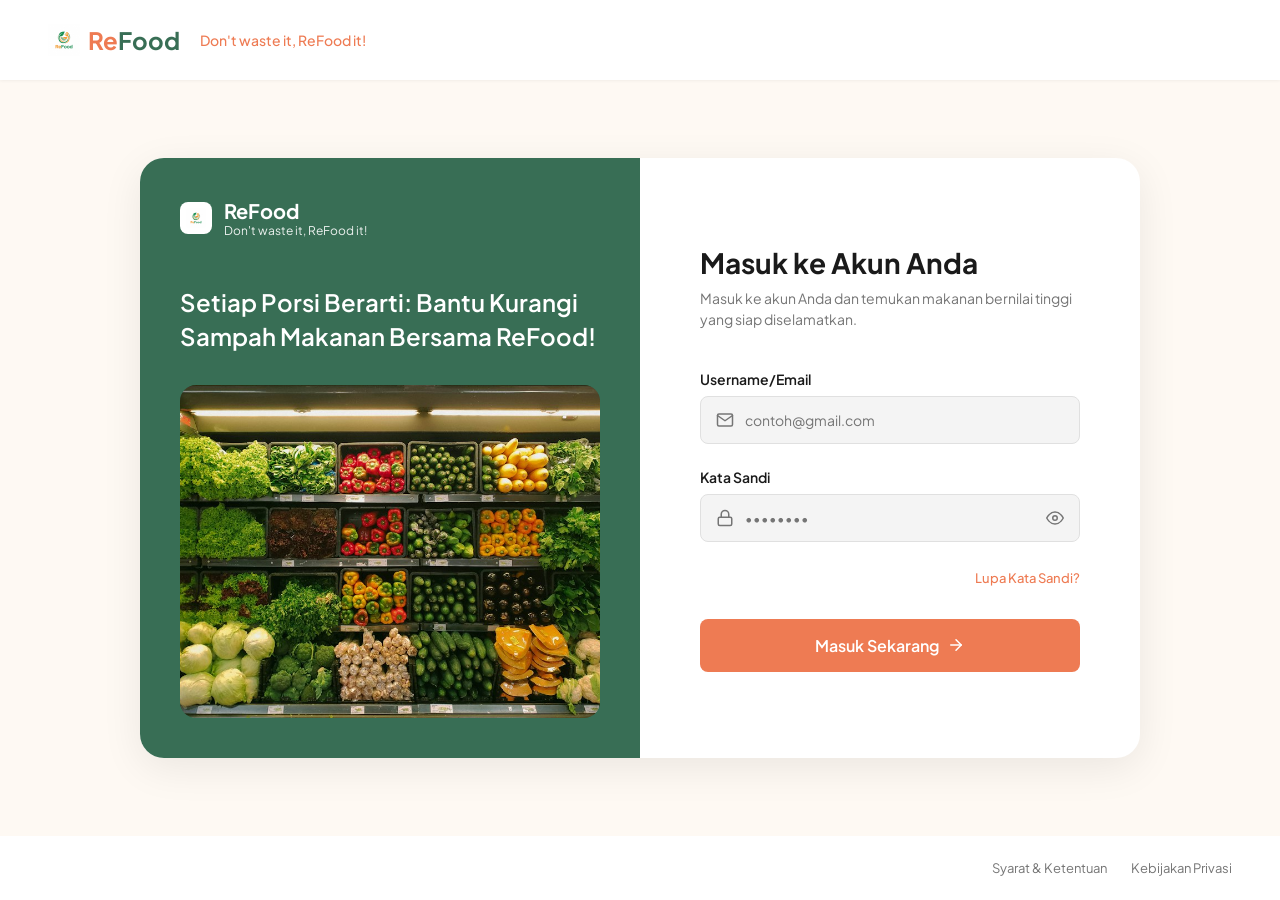
==== commit 81012d3f: "melakukan perbaikan pada halaman login" ====
--- a/frontend/index.html
+++ b/frontend/index.html
@@ -7,7 +7,7 @@
     <link rel="stylesheet" href="./app.css">
     <link href="https://fonts.googleapis.com/css2?family=Plus+Jakarta+Sans:wght@400;500;600;700&display=swap" rel="stylesheet">
 </head>
-<body>
+<body class="login-page">
     <!-- Top Header -->
     <header class="top-header">
         <div class="logo-container">
@@ -39,9 +39,7 @@
                 <h1 class="left-title">Setiap Porsi Berarti: Bantu Kurangi Sampah Makanan Bersama ReFood!</h1>
                 
                 <div class="image-placeholder">
-                    <!-- Placeholder for the actual image. 
-                         In a real scenario, use an img tag pointing to the asset -->
-                    <img src="https://images.unsplash.com/photo-1490818387583-1b5ba4597b83?q=80&w=800&auto=format&fit=crop" alt="Food Box" class="food-image">
+                    <img src="./assets/food-box.jpg" alt="Food Box" class="food-image">
                 </div>
             </div>
 
--- a/frontend/app.css
+++ b/frontend/app.css
@@ -22,7 +22,10 @@
     min-height: 100vh;
     display: flex;
     flex-direction: column;
-    zoom: 0.7;
+}
+
+body.login-page {
+    zoom: 1 !important;
 }
 
 /* Header */
@@ -2583,4 +2586,1930 @@
 
 .btn-confirm-delete:hover {
     background-color: #89341B;
-}+}
+
+/* ==========================================================
+   HALAMAN PELAPORAN
+========================================================== */
+.laporan-page-container {
+    padding: 0 40px 40px 40px;
+}
+
+.col-lap-pelapor { flex: 2; }
+.col-lap-terlapor { flex: 2; }
+.col-lap-jenis { flex: 1.3; }
+.col-lap-tanggal { flex: 1.2; }
+.col-lap-status { flex: 0.8; text-align: right; }
+
+.cell-lap-pelapor {
+    flex: 2;
+    display: flex;
+    align-items: center;
+    gap: 12px;
+}
+
+.cell-lap-terlapor {
+    flex: 2;
+    display: flex;
+    align-items: center;
+    gap: 12px;
+}
+
+.lap-avatar {
+    width: 40px;
+    height: 40px;
+    border-radius: 50%;
+    display: flex;
+    align-items: center;
+    justify-content: center;
+    font-weight: 700;
+    font-size: 14px;
+    flex-shrink: 0;
+}
+
+.lap-avatar.green {
+    background-color: #C8E6C9;
+    color: #2E7D32;
+}
+
+.lap-avatar.orange {
+    background-color: #FFE0B2;
+    color: #E65100;
+}
+
+.lap-avatar.blue {
+    background-color: #BBDEFB;
+    color: #1565C0;
+}
+
+.lap-avatar.purple {
+    background-color: #E1BEE7;
+    color: #7B1FA2;
+}
+
+.lap-avatar.red {
+    background-color: #FFCDD2;
+    color: #C62828;
+}
+
+.lap-avatar.teal {
+    background-color: #B2DFDB;
+    color: #00695C;
+}
+
+.lap-store-avatar {
+    width: 40px;
+    height: 40px;
+    border-radius: 8px;
+    display: flex;
+    align-items: center;
+    justify-content: center;
+    flex-shrink: 0;
+}
+
+.lap-store-avatar.green {
+    background-color: #E8F5E9;
+    color: #2E7D32;
+}
+
+.lap-store-avatar.orange {
+    background-color: #FBE9E7;
+    color: #D84315;
+}
+
+.lap-store-avatar.blue {
+    background-color: #E3F2FD;
+    color: #1565C0;
+}
+
+.lap-store-avatar.purple {
+    background-color: #F3E5F5;
+    color: #7B1FA2;
+}
+
+.lap-store-avatar.red {
+    background-color: #FFEBEE;
+    color: #C62828;
+}
+
+.lap-store-avatar.teal {
+    background-color: #E0F2F1;
+    color: #00695C;
+}
+
+.lap-user-text h4 {
+    font-size: 14px;
+    font-weight: 600;
+    color: var(--text-dark);
+    margin-bottom: 2px;
+}
+
+.lap-user-text p {
+    font-size: 12px;
+    color: var(--text-gray);
+}
+
+.cell-lap-jenis {
+    flex: 1.3;
+    display: flex;
+    align-items: center;
+}
+
+.jenis-badge {
+    display: inline-flex;
+    align-items: center;
+    padding: 4px 10px;
+    border-radius: 12px;
+    font-size: 11px;
+    font-weight: 600;
+}
+
+.jenis-badge.makanan {
+    background-color: #FBE9E7;
+    color: #D84315;
+}
+
+.jenis-badge.layanan {
+    background-color: #E3F2FD;
+    color: #1565C0;
+}
+
+.jenis-badge.penipuan {
+    background-color: #FFEBEE;
+    color: #C62828;
+}
+
+.jenis-badge.kebersihan {
+    background-color: #E8F5E9;
+    color: #2E7D32;
+}
+
+.jenis-badge.lainnya {
+    background-color: #F3E5F5;
+    color: #7B1FA2;
+}
+
+.cell-lap-tanggal {
+    flex: 1.2;
+    font-size: 13px;
+    color: var(--text-gray);
+}
+
+.cell-lap-status {
+    flex: 0.8;
+    display: flex;
+    justify-content: flex-end;
+}
+
+.lap-status-pill {
+    display: inline-flex;
+    align-items: center;
+    gap: 6px;
+    padding: 6px 12px;
+    border-radius: 16px;
+    font-size: 11px;
+    font-weight: 600;
+}
+
+.lap-status-pill.baru {
+    background-color: #FBE9E7;
+    color: #D84315;
+}
+
+.lap-status-pill.baru .status-dot {
+    background-color: #D84315;
+}
+
+.lap-status-pill.ditinjau {
+    background-color: #FFF8E1;
+    color: #F57F17;
+}
+
+.lap-status-pill.ditinjau .status-dot {
+    background-color: #F57F17;
+}
+
+.lap-status-pill.selesai {
+    background-color: #E8F5E9;
+    color: #2E7D32;
+}
+
+.lap-status-pill.selesai .status-dot {
+    background-color: #2E7D32;
+}
+
+/* ==========================================================
+   HALAMAN PELAPORAN - HEADER & INFO CARD (perbaikan desain)
+========================================================== */
+
+.laporan-header-card {
+    background-color: var(--primary-green);
+    border-radius: 16px;
+    padding: 32px;
+    margin-bottom: 24px;
+    box-shadow: 0 4px 20px rgba(0,0,0,0.08);
+    position: relative;
+    display: flex;
+    justify-content: space-between;
+    align-items: flex-start;
+    gap: 24px;
+    flex-wrap: wrap;
+}
+
+.laporan-header-content h1.laporan-header-title {
+    font-size: 24px;
+    font-weight: 700;
+    color: var(--white);
+    margin: 0 0 8px 0;
+    line-height: 1.3;
+}
+
+.laporan-header-content p.laporan-header-subtitle {
+    font-size: 14px;
+    color: rgba(255,255,255,0.85);
+    margin: 0;
+    line-height: 1.4;
+}
+
+.laporan-badge-menunggu {
+    display: inline-flex;
+    align-items: center;
+    gap: 6px;
+    background-color: #FBE9E7;
+    color: #D84315;
+    border: 1px solid #FFCDD2;
+    padding: 8px 12px;
+    border-radius: 20px;
+    font-size: 11px;
+    font-weight: 600;
+    white-space: nowrap;
+    flex-shrink: 0;
+    position: relative;
+}
+
+.laporan-badge-menunggu svg {
+    position: relative;
+}
+
+.laporan-badge-menunggu .badge-count {
+    position: absolute;
+    top: -7px;
+    right: -7px;
+    background-color: #EF4444;
+    color: #ffffff;
+    font-size: 9px;
+    font-weight: 700;
+    width: 14px;
+    height: 14px;
+    border-radius: 50%;
+    display: flex;
+    align-items: center;
+    justify-content: center;
+    border: 1.5px solid #ffffff;
+}
+
+.laporan-alert {
+    display: flex;
+    align-items: flex-start;
+    gap: 10px;
+    background-color: #FFF8E1;
+    border: 1px solid #FFE082;
+    border-radius: 12px;
+    padding: 16px 20px;
+    margin-bottom: 24px;
+    color: #E65100;
+}
+
+.laporan-alert svg {
+    flex-shrink: 0;
+    margin-top: 2px;
+    color: #E65100;
+}
+
+.laporan-alert-title {
+    font-size: 14px;
+    font-weight: 600;
+    color: #E65100;
+}
+
+.laporan-info-card {
+    background-color: var(--white);
+    border: 1px solid #F0F0F0;
+    border-radius: 16px;
+    padding: 24px;
+    box-shadow: 0 2px 10px rgba(0,0,0,0.02);
+    display: flex;
+    align-items: center;
+    justify-content: space-between;
+    gap: 24px;
+}
+
+.laporan-row {
+    display: flex;
+    align-items: flex-start;
+    gap: 32px;
+    width: 100%;
+    flex: 1;
+}
+
+.laporan-col {
+    display: flex;
+    flex-direction: column;
+    gap: 6px;
+    min-width: 0;
+}
+
+.laporan-col-header {
+    display: flex;
+    align-items: center;
+    gap: 8px;
+}
+
+.laporan-col-label {
+    font-size: 12px;
+    font-weight: 600;
+    color: var(--text-gray);
+}
+
+.laporan-col-value {
+    font-size: 16px;
+    font-weight: 600;
+    color: var(--text-dark);
+    line-height: 1.4;
+}
+
+.laporan-col-value-red {
+    color: #D84315;
+}
+
+.laporan-col-code {
+    font-size: 11px;
+    font-weight: 600;
+    color: #D84315;
+    background-color: #FBE9E7;
+    padding: 2px 8px;
+    border-radius: 6px;
+    margin-top: 2px;
+    display: inline-block;
+}
+
+.laporan-col-action {
+    display: flex;
+    align-items: center;
+    justify-content: center;
+    flex-shrink: 0;
+}
+
+.laporan-btn-detail {
+    display: inline-flex;
+    align-items: center;
+    gap: 8px;
+    background-color: var(--primary-orange);
+    color: var(--white);
+    border: none;
+    padding: 10px 20px;
+    border-radius: 24px;
+    font-size: 14px;
+    font-weight: 600;
+    cursor: pointer;
+    transition: background-color 0.2s;
+    white-space: nowrap;
+}
+
+.laporan-btn-detail:hover {
+    background-color: #d96a45;
+}
+
+/* Responsive adjustments for laporan info card */
+@media (max-width: 900px) {
+    .laporan-info-card {
+        flex-direction: column;
+        align-items: stretch;
+        padding: 20px;
+    }
+
+    .laporan-row {
+        flex-direction: column;
+        align-items: stretch;
+        gap: 24px;
+    }
+
+    .laporan-col {
+        min-width: auto;
+    }
+
+    .laporan-col-action {
+        justify-content: flex-end;
+        margin-top: 8px;
+    }
+
+    .laporan-btn-detail {
+        width: 100%;
+        justify-content: center;
+    }
+}
+
+@media (max-width: 600px) {
+    .laporan-header-card {
+        flex-direction: column;
+        align-items: flex-start;
+    }
+}
+
+.lap-pending-box {
+    display: flex;
+    align-items: center;
+    gap: 12px;
+    padding: 10px 18px 10px 12px;
+    background-color: #215F45;
+    border: 1px solid rgba(255, 255, 255, 0.08);
+    border-radius: 10px;
+    flex-shrink: 0;
+}
+
+.lap-pending-icon {
+    width: 40px;
+    height: 40px;
+    border-radius: 6px;
+    background-color: #A33D23;
+    color: #FBE9E4;
+    display: flex;
+    align-items: center;
+    justify-content: center;
+    flex-shrink: 0;
+}
+
+.lap-pending-text {
+    display: flex;
+    flex-direction: column;
+    color: #FFFFFF;
+    line-height: 1.15;
+}
+
+.lap-pending-text strong {
+    font-size: 20px;
+    font-weight: 700;
+}
+
+.lap-pending-text span {
+    font-size: 10px;
+    font-weight: 500;
+    opacity: 0.95;
+    white-space: nowrap;
+}
+
+/* ===== DETAIL LAPORAN ===== */
+.dl-container {
+    padding: 24px 40px 40px 40px;
+    width: 100%;
+}
+
+.dl-card {
+    background-color: var(--white);
+    border-radius: 24px;
+    padding: 36px 40px;
+    margin-bottom: 26px;
+}
+
+.dl-box {
+    background-color: #F1F1F1;
+    border: 1px solid #D2D2D2;
+    border-radius: 20px;
+    padding: 22px 28px;
+    margin-bottom: 13px;
+}
+
+.dl-box:last-child { margin-bottom: 0; }
+
+.dl-row {
+    display: flex;
+    align-items: flex-end;
+    justify-content: space-between;
+    gap: 24px;
+}
+
+.dl-label {
+    display: flex;
+    align-items: center;
+    gap: 11px;
+    font-size: 12px;
+    font-weight: 600;
+    letter-spacing: 0.3px;
+    color: #3A3A3A;
+    margin-bottom: 8px;
+    line-height: 1.2;
+}
+
+.dl-icon-circle {
+    width: 26px;
+    height: 26px;
+    border-radius: 7px;
+    background-color: #fff;
+    color: var(--primary-green);
+    display: inline-flex;
+    align-items: center;
+    justify-content: center;
+    flex-shrink: 0;
+}
+
+.dl-icon-circle svg {
+    width: 15px;
+    height: 15px;
+}
+
+.dl-icon-circle.dark { color: #1A1A1A; }
+.dl-icon-circle.dark svg { width: 13px; height: 13px; }
+
+.dl-name {
+    display: flex;
+    align-items: center;
+    gap: 12px;
+    font-size: 18px;
+    font-weight: 700;
+    line-height: 1.3;
+    color: var(--text-dark);
+    padding-left: 37px;
+}
+
+.dl-pill-green {
+    background-color: #C6F0D6;
+    color: #1F6B45;
+    font-size: 11px;
+    font-weight: 700;
+    padding: 3px 10px;
+    border-radius: 999px;
+}
+
+.dl-pill-verified {
+    display: inline-flex;
+    align-items: center;
+    gap: 6px;
+    background-color: #fff;
+    color: #1F6B45;
+    font-size: 11px;
+    font-weight: 700;
+    padding: 3px 10px;
+    border-radius: 999px;
+}
+
+.dl-pill-verified svg {
+    width: 12px;
+    height: 12px;
+}
+
+.dl-contact {
+    display: flex;
+    align-items: center;
+    gap: 14px;
+    font-size: 14px;
+    color: #555;
+    line-height: 1.3;
+}
+
+.dl-contact span {
+    display: inline-flex;
+    align-items: center;
+    gap: 7px;
+}
+
+.dl-contact svg {
+    width: 14px;
+    height: 14px;
+}
+
+.dl-divider {
+    width: 1px;
+    height: 14px;
+    background-color: #BDBDBD;
+}
+
+.dl-product {
+    display: inline-flex;
+    align-items: center;
+    gap: 8px;
+    background-color: #fff;
+    color: #1F6B45;
+    font-size: 14px;
+    font-weight: 500;
+    padding: 8px 14px;
+    border-radius: 8px;
+    white-space: nowrap;
+}
+
+.dl-product svg {
+    width: 16px;
+    height: 16px;
+}
+
+.dl-time {
+    display: flex;
+    align-items: center;
+    gap: 8px;
+    padding-left: 37px;
+    font-size: 17px;
+    font-weight: 700;
+    line-height: 1.3;
+    color: var(--text-dark);
+}
+
+.dl-time svg {
+    width: 17px;
+    height: 17px;
+}
+
+.dl-desc {
+    background-color: #fff;
+    border-radius: 12px;
+    margin: 6px 0 0 37px;
+    padding: 20px 22px;
+    font-size: 16px;
+    font-style: italic;
+    line-height: 1.6;
+    color: var(--text-dark);
+}
+
+.dl-actions {
+    display: flex;
+    justify-content: flex-end;
+}
+
+.dl-btn-block {
+    display: inline-flex;
+    align-items: center;
+    justify-content: center;
+    gap: 9px;
+    width: 252px;
+    height: 42px;
+    background-color: #A33D23;
+    color: #fff;
+    border: none;
+    border-radius: 10px;
+    font-family: inherit;
+    font-size: 15px;
+    font-weight: 500;
+    cursor: pointer;
+}
+
+.dl-btn-block svg {
+    width: 17px;
+    height: 17px;
+}
+
+.dl-btn-block:hover { background-color: #8C3119; }
+
+/* ===== MODAL BLOKIR AKUN (DETAIL LAPORAN) ===== */
+.dl-modal-overlay {
+    position: fixed;
+    inset: 0;
+    background-color: rgba(60, 40, 30, 0.45);
+    display: none;
+    align-items: center;
+    justify-content: center;
+    z-index: 1000;
+    padding: 20px;
+}
+
+.dl-modal-overlay.show { display: flex; }
+
+.dl-modal-card {
+    background-color: #fff;
+    border-radius: 24px;
+    width: 100%;
+    max-width: 450px;
+    padding: 32px 30px 34px 30px;
+    text-align: center;
+    box-shadow: 0 20px 60px rgba(0, 0, 0, 0.25);
+}
+
+.dl-modal-icon-outer {
+    width: 76px;
+    height: 76px;
+    border-radius: 50%;
+    background-color: #FAD7CF;
+    display: flex;
+    align-items: center;
+    justify-content: center;
+    margin: 0 auto 16px auto;
+}
+
+.dl-modal-icon-inner {
+    width: 54px;
+    height: 54px;
+    border-radius: 50%;
+    background-color: #8E2F17;
+    display: flex;
+    align-items: center;
+    justify-content: center;
+}
+
+.dl-modal-card h3 {
+    font-size: 20px;
+    font-weight: 700;
+    color: var(--text-dark);
+    margin-bottom: 10px;
+}
+
+.dl-modal-card p {
+    font-size: 15px;
+    line-height: 1.6;
+    color: #444;
+    margin: 0 auto 28px auto;
+    max-width: 370px;
+}
+
+.dl-modal-actions {
+    display: flex;
+    gap: 14px;
+}
+
+.dl-modal-btn-cancel,
+.dl-modal-btn-confirm {
+    flex: 1;
+    height: 46px;
+    border-radius: 8px;
+    font-family: inherit;
+    font-size: 15px;
+    font-weight: 600;
+    cursor: pointer;
+    transition: opacity 0.2s;
+}
+
+.dl-modal-btn-cancel {
+    background-color: #EDEDED;
+    border: 1px solid #C9C9C9;
+    color: #555;
+}
+
+.dl-modal-btn-confirm {
+    background: linear-gradient(90deg, #F4A265 0%, #EC7A52 100%);
+    border: none;
+    color: #fff;
+}
+
+.dl-modal-btn-cancel:hover,
+.dl-modal-btn-confirm:hover { opacity: 0.9; }
+
+/* ===== MODAL AKUN BERHASIL DIBLOKIR ===== */
+.dl-modal-icon-outer.success {
+    background-color: #BFE8CF;
+}
+
+.dl-modal-icon-inner.success {
+    background-color: #386E55;
+}
+
+.dl-modal-btn-cancel.full {
+    width: 100%;
+    flex: none;
+    height: 44px;
+}
+
+/* ===== HALAMAN AKUN & PENGATURAN ===== */
+.akun-container {
+    padding: 8px 40px 40px 40px;
+    width: 100%;
+}
+
+.akun-banner {
+    position: relative;
+    display: flex;
+    align-items: center;
+    gap: 26px;
+    min-height: 128px;
+    background-color: var(--primary-green);
+    border-radius: 18px;
+    padding: 20px 36px;
+    margin-bottom: 24px;
+}
+
+.akun-avatar {
+    width: 92px;
+    height: 92px;
+    border-radius: 50%;
+    background-color: #fff;
+    color: var(--primary-green);
+    display: flex;
+    align-items: center;
+    justify-content: center;
+    font-size: 32px;
+    font-weight: 700;
+    letter-spacing: 1px;
+    border: 4px solid rgba(255, 255, 255, 0.35);
+    box-shadow: 0 4px 14px rgba(0, 0, 0, 0.15);
+    flex-shrink: 0;
+    user-select: none;
+}
+
+.akun-name {
+    font-size: 28px;
+    font-weight: 700;
+    color: #fff;
+}
+
+.akun-btn-edit {
+    position: absolute;
+    right: 28px;
+    bottom: 16px;
+    display: inline-flex;
+    align-items: center;
+    gap: 8px;
+    padding: 9px 22px;
+    border: none;
+    border-radius: 8px;
+    background: linear-gradient(90deg, #F4976C 0%, #EE7B53 100%);
+    color: #fff;
+    font-family: inherit;
+    font-size: 13px;
+    font-weight: 600;
+    cursor: pointer;
+    transition: opacity 0.2s;
+}
+
+.akun-btn-edit:hover { opacity: 0.9; }
+
+.akun-card {
+    background-color: #fff;
+    border-radius: 22px;
+    padding: 28px 40px 14px 40px;
+}
+
+.akun-card-title {
+    font-size: 11px;
+    font-weight: 600;
+    letter-spacing: 0.5px;
+    color: #2B3A5A;
+    margin-bottom: 18px;
+}
+
+.akun-row {
+    display: flex;
+    align-items: center;
+    gap: 20px;
+    padding: 14px 0;
+    border-bottom: 1px solid #F1F1F1;
+}
+
+.akun-row:last-child { border-bottom: none; }
+
+.akun-icon {
+    width: 46px;
+    height: 46px;
+    border-radius: 12px;
+    display: flex;
+    align-items: center;
+    justify-content: center;
+    flex-shrink: 0;
+}
+
+.akun-icon.green  { background-color: #E3F4EA; color: #386E55; }
+.akun-icon.mint   { background-color: #E3F7EE; color: #1F9D6B; }
+.akun-icon.orange { background-color: #FFF4DD; color: #D9581F; }
+
+.akun-info {
+    display: flex;
+    flex-direction: column;
+    gap: 3px;
+}
+
+.akun-label {
+    font-size: 11px;
+    color: #9A9A9A;
+}
+
+.akun-value {
+    font-size: 14px;
+    font-weight: 700;
+    color: var(--text-dark);
+}
+
+/* ===== AKUN: ISI BANNER ===== */
+.akun-banner-info {
+    display: flex;
+    flex-direction: column;
+    gap: 8px;
+    min-width: 0;
+}
+
+.akun-badges {
+    display: flex;
+    flex-wrap: wrap;
+    gap: 8px;
+}
+
+.akun-badge {
+    display: inline-flex;
+    align-items: center;
+    gap: 8px;
+    padding: 5px 14px;
+    border-radius: 999px;
+    background-color: rgba(255, 255, 255, 0.18);
+    color: #fff;
+    font-size: 13px;
+    font-weight: 600;
+}
+
+.akun-status {
+    position: absolute;
+    top: 18px;
+    right: 36px;
+    display: inline-flex;
+    align-items: center;
+    gap: 8px;
+    padding: 6px 16px;
+    border-radius: 999px;
+    background-color: rgba(255, 255, 255, 0.95);
+    color: var(--primary-green);
+    font-size: 13px;
+    font-weight: 700;
+}
+
+.akun-dot {
+    width: 9px;
+    height: 9px;
+    border-radius: 50%;
+    background-color: #2EBD6B;
+}
+
+.akun-banner-sub {
+    font-size: 15px;
+    color: rgba(255, 255, 255, 0.9);
+}
+
+.akun-meta {
+    display: flex;
+    flex-wrap: wrap;
+    gap: 20px;
+    font-size: 13px;
+    color: rgba(255, 255, 255, 0.85);
+}
+
+.akun-meta span {
+    display: inline-flex;
+    align-items: center;
+    gap: 8px;
+}
+
+.akun-banner .akun-btn-edit {
+    right: 36px;
+    bottom: 18px;
+}
+
+/* ===== LOGOUT ===== */
+button.logout-btn,
+button.logout-btn:hover,
+button.logout-btn:focus,
+button.logout-btn:focus-visible,
+button.logout-btn:active {
+    -webkit-appearance: none;
+    appearance: none;
+    background: transparent;
+    border: none;
+    outline: none;
+    box-shadow: none;
+    -webkit-tap-highlight-color: transparent;
+}
+
+button.logout-btn {
+    padding: 4px;
+    font-family: inherit;
+    color: #3C4A43;
+    display: flex;
+    align-items: center;
+    justify-content: center;
+    cursor: pointer;
+    transition: color 0.2s;
+}
+
+button.logout-btn:hover { color: var(--primary-orange); }
+
+.dl-modal-icon-outer.warn { background-color: #FDE3D6; }
+.dl-modal-icon-inner.warn { background-color: #EE7B53; }
+
+/* ===== MODAL EDIT AKUN ===== */
+.edit-akun-box {
+    max-height: 92vh;
+    overflow-y: auto;
+}
+
+.edit-akun-error {
+    display: none;
+    background-color: #FFEBEE;
+    color: #C62828;
+    border: 1px solid #FFCDD2;
+    border-radius: 8px;
+    padding: 10px 14px;
+    font-size: 13px;
+    font-weight: 500;
+}
+
+.edit-akun-actions {
+    display: flex;
+    gap: 14px;
+    margin-top: 6px;
+}
+
+.edit-akun-btn-save {
+    flex: 1.4;
+    height: 46px;
+    background-color: #244C37;
+    color: #fff;
+    border: none;
+    border-radius: 8px;
+    font-family: inherit;
+    font-size: 15px;
+    font-weight: 700;
+    cursor: pointer;
+    transition: background-color 0.2s;
+}
+
+.edit-akun-btn-save:hover { background-color: #1B3929; }
+
+/* ===== MENU PROFIL (POJOK KANAN ATAS) ===== */
+.profile-menu-wrap {
+    position: relative;
+    display: flex;
+    align-items: center;
+}
+
+.avatar-top-btn {
+    cursor: pointer;
+    outline: none;
+    transition: box-shadow 0.2s;
+}
+
+.avatar-top-btn:hover,
+.avatar-top-btn:focus-visible,
+.profile-menu-wrap.open .avatar-top-btn {
+    box-shadow: 0 0 0 4px rgba(56, 110, 85, 0.2);
+}
+
+.profile-menu {
+    position: absolute;
+    top: calc(100% + 12px);
+    right: 0;
+    width: 300px;
+    background-color: #fff;
+    border: 1px solid #F0F0F0;
+    border-radius: 18px;
+    box-shadow: 0 12px 40px rgba(0, 0, 0, 0.15);
+    overflow: hidden;
+    opacity: 0;
+    visibility: hidden;
+    transform: translateY(-6px);
+    transition: opacity 0.18s, transform 0.18s, visibility 0.18s;
+    z-index: 200;
+    text-align: left;
+}
+
+.profile-menu-wrap.open .profile-menu {
+    opacity: 1;
+    visibility: visible;
+    transform: translateY(0);
+}
+
+.pm-head {
+    display: flex;
+    align-items: center;
+    gap: 14px;
+    padding: 18px 18px 16px 18px;
+    background-color: #F4FAF6;
+    border-bottom: 1px solid #EEF3F0;
+}
+
+.pm-avatar {
+    width: 52px;
+    height: 52px;
+    border-radius: 50%;
+    background-color: var(--primary-green);
+    color: #fff;
+    display: flex;
+    align-items: center;
+    justify-content: center;
+    font-size: 18px;
+    font-weight: 700;
+    flex-shrink: 0;
+}
+
+.pm-head-text {
+    display: flex;
+    flex-direction: column;
+    gap: 3px;
+    min-width: 0;
+}
+
+.pm-name {
+    font-size: 16px;
+    font-weight: 700;
+    color: var(--text-dark);
+}
+
+.pm-email {
+    font-size: 12px;
+    color: var(--text-gray);
+    overflow: hidden;
+    text-overflow: ellipsis;
+    white-space: nowrap;
+}
+
+.pm-role {
+    display: inline-flex;
+    align-items: center;
+    gap: 6px;
+    align-self: flex-start;
+    margin-top: 4px;
+    padding: 3px 10px;
+    border-radius: 999px;
+    background-color: #C6F0D6;
+    color: #1F6B45;
+    font-size: 11px;
+    font-weight: 700;
+}
+
+.pm-role-dot {
+    width: 6px;
+    height: 6px;
+    border-radius: 50%;
+    background-color: #1F6B45;
+}
+
+.pm-list {
+    padding: 8px;
+}
+
+.pm-list-bottom {
+    border-top: 1px solid #F1F1F1;
+}
+
+.pm-item {
+    display: flex;
+    align-items: center;
+    gap: 12px;
+    width: 100%;
+    padding: 10px 12px;
+    border: none;
+    border-radius: 10px;
+    background: transparent;
+    font-family: inherit;
+    font-size: 14px;
+    font-weight: 600;
+    color: var(--text-dark);
+    text-decoration: none;
+    text-align: left;
+    cursor: pointer;
+    transition: background-color 0.15s;
+}
+
+.pm-item:hover { background-color: #F5F5F5; }
+
+.pm-icon {
+    width: 34px;
+    height: 34px;
+    border-radius: 9px;
+    background-color: #EFEFEF;
+    display: flex;
+    align-items: center;
+    justify-content: center;
+    flex-shrink: 0;
+}
+
+.pm-label { flex: 1; }
+
+.pm-hint {
+    font-size: 11px;
+    font-weight: 600;
+    color: var(--text-gray);
+}
+
+.pm-item-danger { color: #C62828; }
+.pm-item-danger .pm-icon { background-color: #FFEBEE; }
+.pm-item-danger:hover { background-color: #FFF3F3; }
+
+/* ==========================================================
+   REFOOD RESPONSIVE DESIGN SYSTEM
+   - Mobile Drawer Navigation & Backdrop
+   - Fluid Grid & Stacking Controls
+   - Scrollable Table Containers
+   - Safe Spacing & Mobile Touch Targets
+========================================================== */
+
+/* Base Overflow & Touch Targets */
+html {
+    -webkit-text-size-adjust: 100%;
+    box-sizing: border-box;
+}
+
+*, *::before, *::after {
+    box-sizing: inherit;
+}
+
+html, body {
+    max-width: 100%;
+    overflow-x: hidden;
+}
+
+img, svg {
+    max-width: 100%;
+}
+
+/* Mobile Menu Button */
+.mobile-menu-btn {
+    display: none;
+    background: transparent;
+    border: none;
+    cursor: pointer;
+    padding: 8px;
+    border-radius: 8px;
+    color: var(--text-dark);
+    align-items: center;
+    justify-content: center;
+    margin-right: 12px;
+    transition: background-color 0.2s, color 0.2s;
+    -webkit-tap-highlight-color: transparent;
+}
+
+.mobile-menu-btn:hover {
+    background-color: rgba(0, 0, 0, 0.05);
+    color: var(--primary-green);
+}
+
+.mobile-menu-btn svg {
+    display: block;
+}
+
+/* Sidebar Close Button */
+.sidebar-close-btn {
+    display: none;
+    margin-left: auto;
+    background: rgba(255, 255, 255, 0.15);
+    border: none;
+    color: #fff;
+    width: 32px;
+    height: 32px;
+    border-radius: 8px;
+    cursor: pointer;
+    align-items: center;
+    justify-content: center;
+    transition: background-color 0.2s;
+    -webkit-tap-highlight-color: transparent;
+}
+
+.sidebar-close-btn:hover {
+    background: rgba(255, 255, 255, 0.25);
+}
+
+/* Sidebar Backdrop Overlay */
+.sidebar-backdrop {
+    display: none;
+}
+
+/* Coming Soon Container */
+.coming-soon-container {
+    flex: 1;
+    display: flex;
+    align-items: center;
+    justify-content: center;
+    padding: 40px 20px;
+    min-height: calc(100vh - 120px);
+    text-align: center;
+}
+
+.coming-soon-card {
+    background-color: var(--white);
+    border-radius: 20px;
+    padding: 48px 36px;
+    max-width: 480px;
+    width: 100%;
+    box-shadow: 0 4px 20px rgba(0,0,0,0.04);
+    border: 1px solid #F0F0F0;
+    display: flex;
+    flex-direction: column;
+    align-items: center;
+}
+
+.coming-soon-icon {
+    width: 88px;
+    height: 88px;
+    border-radius: 50%;
+    background-color: #FBE9E7;
+    display: flex;
+    align-items: center;
+    justify-content: center;
+    margin-bottom: 24px;
+}
+
+.coming-soon-card h1 {
+    font-size: 24px;
+    font-weight: 700;
+    color: var(--text-dark);
+    margin-bottom: 12px;
+}
+
+.coming-soon-card p {
+    font-size: 14px;
+    color: var(--text-gray);
+    line-height: 1.6;
+}
+
+/* ==========================================================
+   BREAKPOINT: TABLET & LAPTOP KECIL (<= 1024px)
+========================================================== */
+@media (max-width: 1024px) {
+    /* Reset zoom khusus tablet dan mobile agar skala rem/em dan touch responsif */
+    body {
+        zoom: 1 !important;
+    }
+
+    refood-sidebar {
+        zoom: 1 !important;
+        width: 0 !important;
+    }
+
+    .layout {
+        position: relative;
+        min-height: 100vh;
+        width: 100%;
+    }
+
+    /* Transform Sidebar Menjadi Drawer Slide-Out */
+    .sidebar {
+        position: fixed !important;
+        left: 0 !important;
+        top: 0 !important;
+        bottom: 0 !important;
+        width: 280px !important;
+        max-width: 85vw !important;
+        height: 100vh !important;
+        height: 100dvh !important;
+        min-height: 100% !important;
+        z-index: 999 !important;
+        transform: translateX(-100%) !important;
+        transition: transform 0.3s cubic-bezier(0.4, 0, 0.2, 1) !important;
+        box-shadow: none !important;
+        overflow-y: auto !important;
+        -webkit-overflow-scrolling: touch !important;
+    }
+
+    .sidebar.mobile-open {
+        transform: translateX(0) !important;
+        box-shadow: 8px 0 32px rgba(0, 0, 0, 0.28) !important;
+    }
+
+    .sidebar-close-btn {
+        display: inline-flex;
+    }
+
+    .sidebar-backdrop {
+        display: block;
+        position: fixed;
+        inset: 0;
+        background: rgba(0, 0, 0, 0.5);
+        z-index: 998;
+        opacity: 0;
+        visibility: hidden;
+        transition: opacity 0.25s ease, visibility 0.25s ease;
+        backdrop-filter: blur(2px);
+    }
+
+    .sidebar-backdrop.active {
+        opacity: 1;
+        visibility: visible;
+    }
+
+    body.sidebar-locked {
+        overflow: hidden !important;
+    }
+
+    /* Main Content Full Width */
+    .main-content {
+        margin-left: 0 !important;
+        width: 100% !important;
+        min-width: 0 !important;
+    }
+
+    .mobile-menu-btn {
+        display: inline-flex;
+    }
+
+    /* Topbar Layout */
+    .topbar,
+    .topbar-tinjau {
+        padding: 16px 24px;
+        position: sticky;
+        top: 0;
+        z-index: 90;
+        background-color: var(--white);
+        box-shadow: 0 1px 4px rgba(0,0,0,0.04);
+    }
+
+    /* Tinjau Fixed Bottom Bar */
+    .action-bar {
+        left: 0 !important;
+        padding: 14px 24px;
+    }
+
+    /* Page Containers Spacing */
+    .dashboard-container,
+    .verifikasi-page-container,
+    .pengguna-page-container,
+    .kategori-page-container,
+    .tambah-kat-container,
+    .laporan-page-container,
+    .dl-container,
+    .akun-container {
+        padding: 0 24px 36px 24px;
+    }
+
+    .tinjau-container {
+        padding: 24px 24px 100px 24px;
+    }
+
+    /* Dashboard Grid Stacking */
+    .stats-grid {
+        grid-template-columns: repeat(2, 1fr);
+        gap: 16px;
+    }
+
+    .bottom-section {
+        grid-template-columns: 1fr;
+        gap: 20px;
+    }
+}
+
+/* ==========================================================
+   BREAKPOINT: TABLET POTRAIT & PHABLET (<= 768px)
+========================================================== */
+@media (max-width: 768px) {
+    /* Header Rows Flex Stacking */
+    .pengguna-header-row,
+    .kategori-header-row {
+        flex-direction: column;
+        align-items: stretch;
+        gap: 16px;
+    }
+
+    .btn-tambah-kategori {
+        width: 100%;
+        justify-content: center;
+    }
+
+    .summary-card {
+        width: 100%;
+        justify-content: space-between;
+    }
+
+    /* Filter & Search Bar */
+    .filter-bar {
+        flex-direction: column;
+        align-items: stretch;
+        gap: 14px;
+    }
+
+    .search-box {
+        width: 100% !important;
+    }
+
+    .chip-group {
+        flex-wrap: wrap;
+        gap: 8px;
+    }
+
+    .chip {
+        font-size: 12px;
+        padding: 6px 12px;
+    }
+
+    /* Tabel Scrollable Container (Mencegah Whole Page Scroll) */
+    .table-container {
+        width: 100%;
+        overflow-x: auto;
+        -webkit-overflow-scrolling: touch;
+        border-radius: 12px;
+        box-shadow: 0 2px 10px rgba(0,0,0,0.02);
+    }
+
+    .table-container .table-header,
+    .table-container .table-body {
+        min-width: 620px;
+    }
+
+    .kategori-table-card {
+        width: 100%;
+        overflow-x: auto;
+        -webkit-overflow-scrolling: touch;
+        padding: 16px;
+    }
+
+    .kategori-table-header,
+    .kategori-table-body {
+        min-width: 580px;
+    }
+
+    /* Verifikasi Toko Cards */
+    .store-card {
+        flex-direction: column;
+        align-items: stretch;
+        gap: 16px;
+        padding: 18px 16px;
+    }
+
+    .store-info {
+        align-items: flex-start;
+        gap: 14px;
+    }
+
+    .store-image {
+        width: 56px;
+        height: 56px;
+    }
+
+    .store-details h3 {
+        font-size: 15px;
+        flex-wrap: wrap;
+        gap: 8px;
+    }
+
+    .action-btn {
+        width: 100%;
+        justify-content: center;
+        padding: 12px;
+    }
+
+    /* Tinjau Dokumen */
+    .header-meta-row {
+        flex-direction: column;
+        gap: 8px;
+    }
+
+    .display-label-row {
+        flex-wrap: wrap;
+        gap: 8px;
+    }
+
+    .action-bar {
+        padding: 12px 16px;
+        justify-content: stretch;
+        gap: 12px;
+    }
+
+    .btn-outline-red,
+    .btn-solid-green {
+        flex: 1;
+        padding: 12px 14px;
+        font-size: 13px;
+        justify-content: center;
+        text-align: center;
+    }
+
+    /* Form Tambah Kategori */
+    .kat-form-card {
+        padding: 20px 16px;
+    }
+
+    .kat-card-head {
+        flex-direction: column;
+        gap: 12px;
+        align-items: flex-start;
+    }
+
+    .tambah-actions-row {
+        flex-direction: column-reverse;
+        gap: 12px;
+    }
+
+    .btn-batal-tambah,
+    .btn-publish-tambah {
+        width: 100%;
+        justify-content: center;
+    }
+
+    /* Detail Laporan */
+    .dl-card {
+        padding: 24px 16px;
+        border-radius: 16px;
+    }
+
+    .dl-box {
+        padding: 18px 16px;
+        border-radius: 14px;
+    }
+
+    .dl-row {
+        flex-direction: column;
+        align-items: flex-start;
+        gap: 12px;
+    }
+
+    .dl-name {
+        padding-left: 0;
+        font-size: 16px;
+        flex-wrap: wrap;
+        gap: 8px;
+    }
+
+    .dl-contact {
+        flex-wrap: wrap;
+        gap: 8px;
+        font-size: 13px;
+    }
+
+    .dl-divider {
+        display: none;
+    }
+
+    .dl-time {
+        padding-left: 0;
+        font-size: 15px;
+    }
+
+    .dl-desc {
+        margin: 8px 0 0 0;
+        padding: 14px;
+        font-size: 14px;
+        border-radius: 8px;
+    }
+
+    .dl-actions {
+        justify-content: stretch;
+    }
+
+    .dl-btn-block {
+        width: 100%;
+        height: 46px;
+    }
+
+    /* Akun & Pengaturan */
+    .akun-banner {
+        flex-direction: column;
+        align-items: center;
+        text-align: center;
+        padding: 24px 16px;
+        min-height: auto;
+        gap: 16px;
+    }
+
+    .akun-status {
+        position: static;
+        margin-bottom: 4px;
+    }
+
+    .akun-avatar {
+        width: 80px;
+        height: 80px;
+        font-size: 28px;
+        margin: 0 auto;
+    }
+
+    .akun-banner-info {
+        align-items: center;
+        text-align: center;
+        width: 100%;
+    }
+
+    .akun-name {
+        font-size: 22px;
+    }
+
+    .akun-badges {
+        justify-content: center;
+    }
+
+    .akun-meta {
+        justify-content: center;
+    }
+
+    .akun-btn-edit,
+    .akun-banner .akun-btn-edit {
+        position: static;
+        width: 100%;
+        justify-content: center;
+        margin-top: 8px;
+        height: 42px;
+    }
+
+    .akun-card {
+        padding: 20px 16px;
+        border-radius: 16px;
+    }
+
+    .akun-row {
+        gap: 14px;
+        padding: 12px 0;
+    }
+
+    .akun-value {
+        word-break: break-all;
+    }
+
+    /* Halaman Login */
+    .main-container {
+        padding: 16px;
+    }
+
+    .login-card {
+        border-radius: 16px;
+        min-height: auto;
+    }
+
+    .card-left {
+        padding: 24px 20px;
+    }
+
+    .left-header {
+        margin-bottom: 20px;
+    }
+
+    .left-title {
+        font-size: 18px;
+        margin-bottom: 16px;
+    }
+
+    .image-placeholder {
+        height: 160px;
+    }
+
+    .card-right {
+        padding: 24px 20px;
+    }
+}
+
+/* ==========================================================
+   BREAKPOINT: SMARTPHONE STANDAR (<= 480px)
+========================================================== */
+@media (max-width: 480px) {
+    /* Topbar Compact */
+    .topbar,
+    .topbar-tinjau {
+        padding: 10px 14px;
+    }
+
+    .date-display svg {
+        display: none;
+    }
+
+    .date-display span {
+        font-size: 11px;
+    }
+
+    /* Page Spacing Mobile */
+    .dashboard-container,
+    .verifikasi-page-container,
+    .pengguna-page-container,
+    .kategori-page-container,
+    .tambah-kat-container,
+    .laporan-page-container,
+    .dl-container,
+    .akun-container {
+        padding: 0 14px 28px 14px;
+    }
+
+    .tinjau-container {
+        padding: 16px 14px 90px 14px;
+    }
+
+    /* Welcome Banner */
+    .welcome-banner {
+        padding: 20px 16px;
+        border-radius: 14px;
+    }
+
+    .welcome-banner h1 {
+        font-size: 20px;
+    }
+
+    .welcome-banner p {
+        font-size: 13px;
+    }
+
+    /* Stats Grid Single Column on Small Screen */
+    .stats-grid {
+        grid-template-columns: 1fr;
+        gap: 12px;
+    }
+
+    .stat-card {
+        padding: 16px;
+    }
+
+    /* Chart Section */
+    .chart-section {
+        padding: 16px;
+    }
+
+    .chart-summary {
+        flex-direction: column;
+        gap: 14px;
+        padding: 12px 14px;
+    }
+
+    .chart-header {
+        flex-direction: column;
+        align-items: flex-start;
+        gap: 8px;
+    }
+
+    .chart-footer {
+        flex-direction: column;
+        align-items: flex-start;
+        gap: 6px;
+    }
+
+    .chart-container {
+        height: 200px;
+    }
+
+    /* Partners Section */
+    .partners-section {
+        padding: 16px;
+    }
+
+    /* Modals Responsive */
+    .modal-content,
+    .dl-modal-card,
+    .modal-edit-box {
+        padding: 20px 16px;
+        max-width: calc(100vw - 24px);
+        margin: 0 12px;
+        border-radius: 16px;
+    }
+
+    .modal-actions,
+    .dl-modal-actions,
+    .edit-akun-actions {
+        flex-direction: column;
+        gap: 8px;
+    }
+
+    .modal-actions button,
+    .dl-modal-actions button,
+    .edit-akun-actions button {
+        width: 100%;
+        height: 44px;
+    }
+
+    /* Profile Dropdown Menu */
+    .profile-menu {
+        width: calc(100vw - 24px);
+        right: -8px;
+        border-radius: 14px;
+    }
+
+    /* Icon Symbols Grid */
+    .symbols-grid {
+        gap: 8px;
+        justify-content: center;
+    }
+
+    .symbol-card {
+        min-width: 60px;
+        max-width: 72px;
+        height: 66px;
+    }
+
+    /* Login Top Header */
+    .top-header {
+        padding: 12px 16px;
+    }
+
+    .tagline {
+        display: none;
+    }
+
+    .logo-text {
+        font-size: 20px;
+    }
+}
+
+/* ==========================================================
+   BREAKPOINT: SMARTPHONE SANGAT KECIL (<= 340px)
+========================================================== */
+@media (max-width: 340px) {
+    .avatar-top {
+        width: 28px;
+        height: 28px;
+    }
+
+    .nav-item {
+        font-size: 13px;
+        padding: 10px 12px;
+    }
+
+    .stat-value h2 {
+        font-size: 24px;
+    }
+
+    .symbol-card {
+        min-width: 54px;
+        max-width: 64px;
+        height: 60px;
+    }
+
+    .display-value {
+        font-size: 13px;
+    }
+
+    .btn-outline-red,
+    .btn-solid-green {
+        font-size: 12px;
+        padding: 10px 8px;
+    }
+}
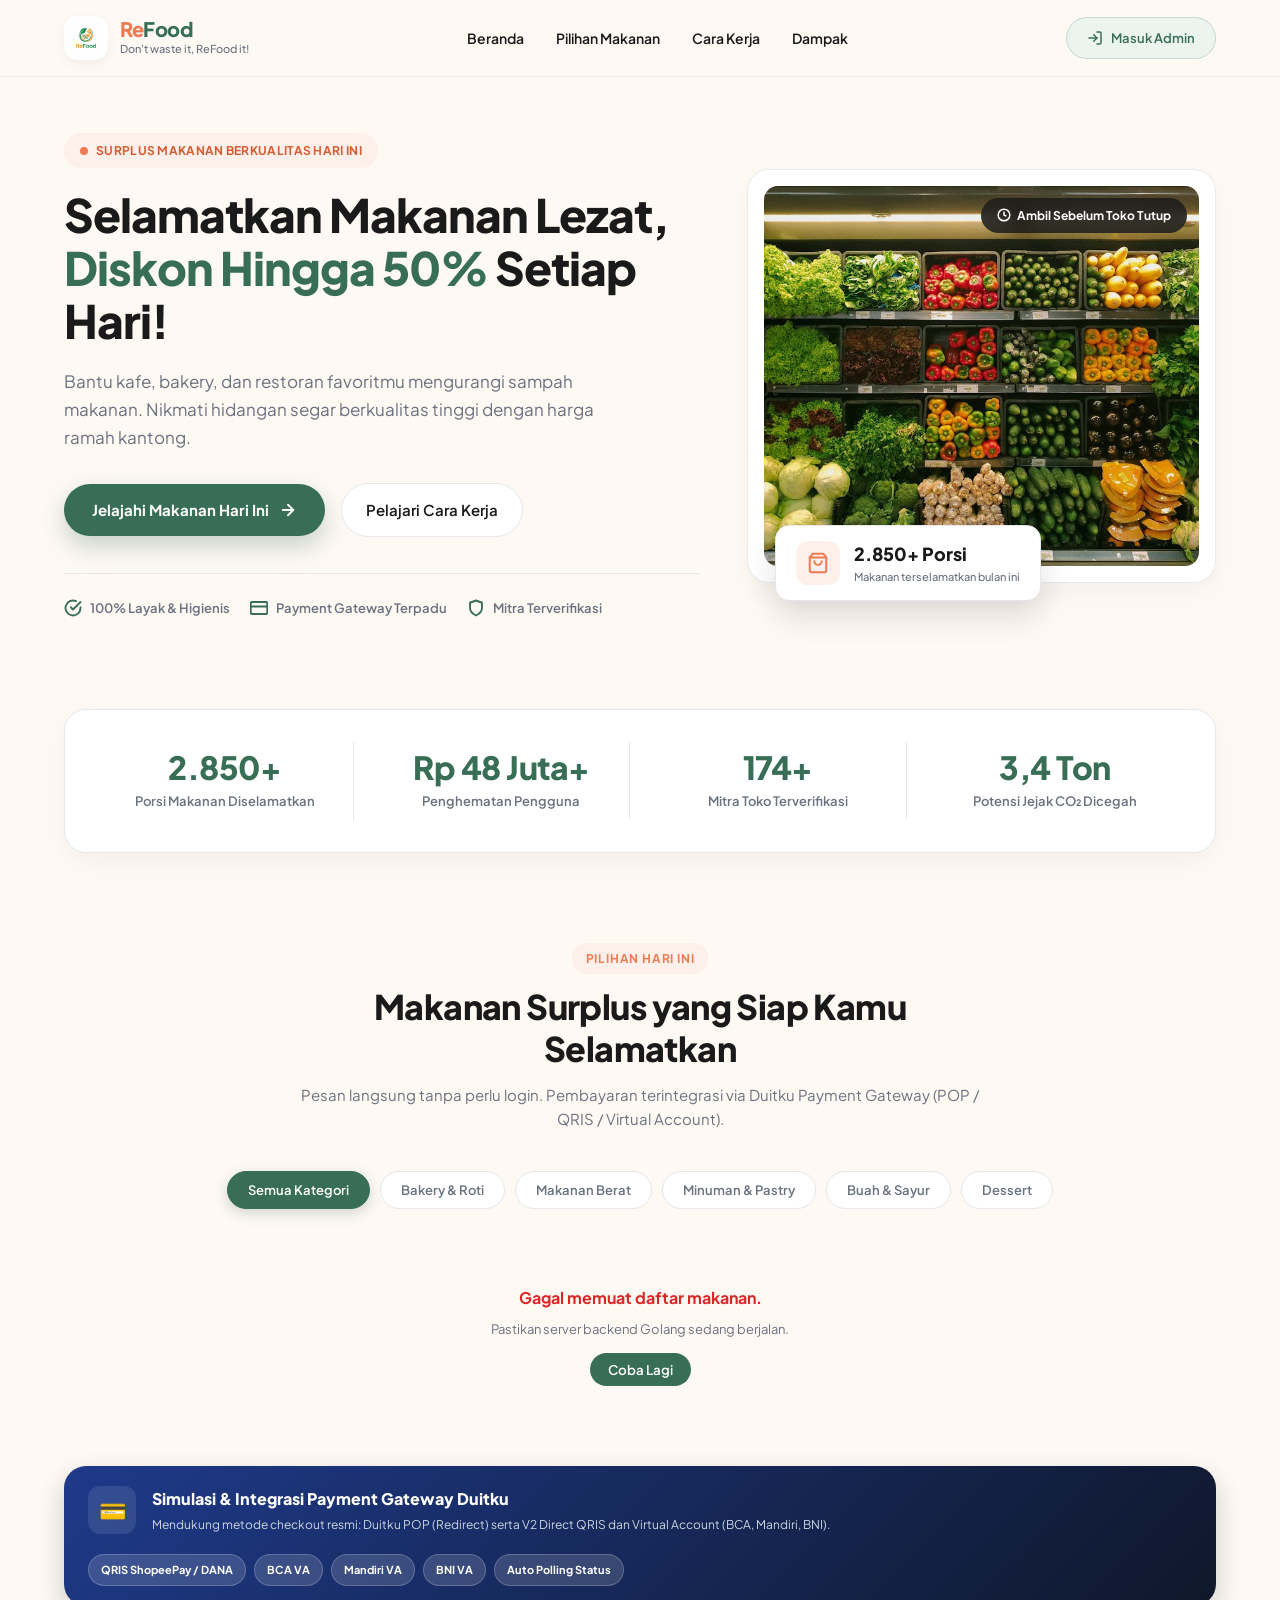
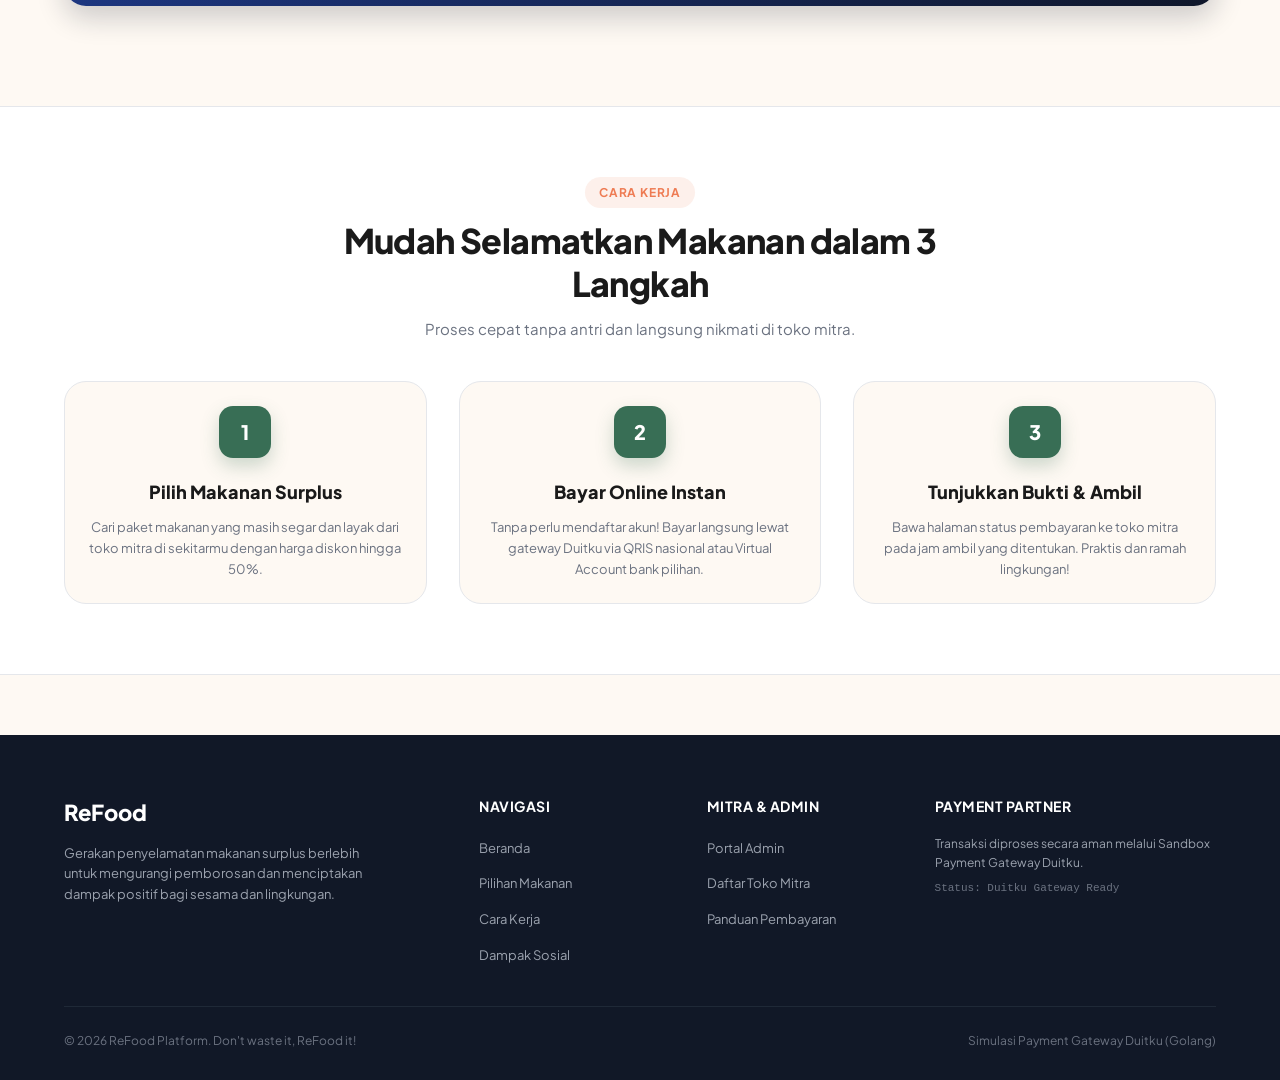
==== commit 1b068c17: "updater" ====
--- a/frontend/index.html
+++ b/frontend/index.html
@@ -1,101 +1,522 @@
-<!DOCTYPE html>
+<!doctype html>
 <html lang="id">
-<head>
-    <meta charset="UTF-8">
-    <meta name="viewport" content="width=device-width, initial-scale=1.0">
-    <title>Login - ReFood</title>
-    <link rel="stylesheet" href="./app.css">
-    <link href="https://fonts.googleapis.com/css2?family=Plus+Jakarta+Sans:wght@400;500;600;700&display=swap" rel="stylesheet">
-</head>
-<body class="login-page">
-    <!-- Top Header -->
-    <header class="top-header">
-        <div class="logo-container">
-            <div class="logo-icon">
-                <img src="./assets/logo.jpg" alt="ReFood" style="width: 100%; height: 100%; object-fit: contain;">
+    <head>
+        <meta charset="UTF-8" />
+        <meta name="viewport" content="width=device-width, initial-scale=1.0" />
+        <title>ReFood - Selamatkan Makanan, Hemat Biaya & Kurangi Limbah</title>
+        <link rel="preconnect" href="https://fonts.googleapis.com" />
+        <link rel="preconnect" href="https://fonts.gstatic.com" crossorigin />
+        <link
+            href="https://fonts.googleapis.com/css2?family=Plus+Jakarta+Sans:wght@400;500;600;700;800&display=swap"
+            rel="stylesheet"
+        />
+        <link rel="stylesheet" href="./landing.css" />
+    </head>
+    <body>
+        <!-- Navbar -->
+        <header class="landing-nav">
+            <div class="container nav-wrapper">
+                <a href="/" class="brand-link">
+                    <div class="brand-logo-box">
+                        <img src="./assets/logo.jpg" alt="Logo ReFood" />
+                    </div>
+                    <div class="brand-text">
+                        <h1><span class="brand-orange">Re</span><span class="brand-green">Food</span></h1>
+                        <p>Don't waste it, ReFood it!</p>
+                    </div>
+                </a>
+
+                <nav>
+                    <ul class="nav-menu">
+                        <li><a href="#beranda" class="nav-link">Beranda</a></li>
+                        <li><a href="#makanan" class="nav-link">Pilihan Makanan</a></li>
+                        <li><a href="#cara-kerja" class="nav-link">Cara Kerja</a></li>
+                        <li><a href="#dampak" class="nav-link">Dampak</a></li>
+                    </ul>
+                </nav>
+
+                <div class="nav-actions">
+                    <a href="/login" class="btn-admin" title="Masuk ke Panel Admin ReFood">
+                        <svg
+                            width="16"
+                            height="16"
+                            viewBox="0 0 24 24"
+                            fill="none"
+                            stroke="currentColor"
+                            stroke-width="2.2"
+                            stroke-linecap="round"
+                            stroke-linejoin="round"
+                        >
+                            <path d="M15 3h4a2 2 0 0 1 2 2v14a2 2 0 0 1-2 2h-4"></path>
+                            <polyline points="10 17 15 12 10 7"></polyline>
+                            <line x1="15" y1="12" x2="3" y2="12"></line>
+                        </svg>
+                        <span>Masuk Admin</span>
+                    </a>
+                </div>
             </div>
-            <div class="logo-text">
-                <span class="logo-orange">Re</span><span class="logo-green">Food</span>
-            </div>
-            <span class="tagline">Don't waste it, ReFood it!</span>
-        </div>
-    </header>
-
-    <!-- Main Content -->
-    <main class="main-container">
-        <div class="login-card">
-            <!-- Left Side (Green) -->
-            <div class="card-left">
-                <div class="left-header">
-                    <div class="logo-icon bg-white">
-                        <img src="./assets/logo.jpg" alt="ReFood" style="width: 100%; height: 100%; object-fit: contain; border-radius: 4px;">
-                    </div>
-                    <div>
-                        <h2 class="left-logo-text">ReFood</h2>
-                        <p class="left-tagline">Don't waste it, ReFood it!</p>
-                    </div>
-                </div>
-
-                <h1 class="left-title">Setiap Porsi Berarti: Bantu Kurangi Sampah Makanan Bersama ReFood!</h1>
-                
-                <div class="image-placeholder">
-                    <img src="./assets/food-box.jpg" alt="Food Box" class="food-image">
-                </div>
-            </div>
-
-            <!-- Right Side (White) -->
-            <div class="card-right">
-                <div class="right-content">
-                    <h2 class="right-title">Masuk ke Akun Anda</h2>
-                    <p class="right-subtitle">Masuk ke akun Anda dan temukan makanan bernilai tinggi yang siap diselamatkan.</p>
-                    
-                    <form id="loginForm" class="login-form">
-                        <div class="form-group">
-                            <label for="username">Username/Email</label>
-                            <div class="input-wrapper">
-                                <span class="input-icon">
-                                    <svg width="18" height="18" viewBox="0 0 24 24" fill="none" stroke="currentColor" stroke-width="2" stroke-linecap="round" stroke-linejoin="round"><path d="M4 4h16c1.1 0 2 .9 2 2v12c0 1.1-.9 2-2 2H4c-1.1 0-2-.9-2-2V6c0-1.1.9-2 2-2z"></path><polyline points="22,6 12,13 2,6"></polyline></svg>
-                                </span>
-                                <input type="text" id="username" name="username" placeholder="contoh@gmail.com" required>
-                            </div>
-                        </div>
-
-                        <div class="form-group">
-                            <label for="password">Kata Sandi</label>
-                            <div class="input-wrapper">
-                                <span class="input-icon">
-                                    <svg width="18" height="18" viewBox="0 0 24 24" fill="none" stroke="currentColor" stroke-width="2" stroke-linecap="round" stroke-linejoin="round"><rect x="3" y="11" width="18" height="11" rx="2" ry="2"></rect><path d="M7 11V7a5 5 0 0 1 10 0v4"></path></svg>
-                                </span>
-                                <input type="password" id="password" name="password" placeholder="••••••••" required>
-                                <span class="input-icon-right" id="togglePassword">
-                                    <svg width="18" height="18" viewBox="0 0 24 24" fill="none" stroke="currentColor" stroke-width="2" stroke-linecap="round" stroke-linejoin="round"><path d="M1 12s4-8 11-8 11 8 11 8-4 8-11 8-11-8-11-8z"></path><circle cx="12" cy="12" r="3"></circle></svg>
-                                </span>
-                            </div>
-                        </div>
-
-                        <div class="forgot-password">
-                            <a href="#">Lupa Kata Sandi?</a>
-                        </div>
-
-                        <div id="errorMessage" class="error-message" style="display: none;"></div>
-                        <div id="successMessage" class="success-message" style="display: none;"></div>
-
-                        <button type="submit" class="submit-btn" id="submitBtn">
-                            <span>Masuk Sekarang</span>
-                            <svg width="18" height="18" viewBox="0 0 24 24" fill="none" stroke="currentColor" stroke-width="2" stroke-linecap="round" stroke-linejoin="round"><line x1="5" y1="12" x2="19" y2="12"></line><polyline points="12 5 19 12 12 19"></polyline></svg>
+        </header>
+
+        <main>
+            <!-- Hero Section -->
+            <section class="hero-section" id="beranda">
+                <div class="container hero-grid">
+                    <div class="hero-content">
+                        <div class="hero-badge">
+                            <span class="pulse-dot"></span>
+                            <span>Surplus Makanan Berkualitas Hari Ini</span>
+                        </div>
+
+                        <h2 class="hero-title">
+                            Selamatkan Makanan Lezat, <span class="highlight-green">Diskon Hingga 50%</span> Setiap
+                            Hari!
+                        </h2>
+
+                        <p class="hero-desc">
+                            Bantu kafe, bakery, dan restoran favoritmu mengurangi sampah makanan. Nikmati hidangan segar
+                            berkualitas tinggi dengan harga ramah kantong.
+                        </p>
+
+                        <div class="hero-cta-group">
+                            <a href="#makanan" class="btn-primary">
+                                <span>Jelajahi Makanan Hari Ini</span>
+                                <svg
+                                    width="18"
+                                    height="18"
+                                    viewBox="0 0 24 24"
+                                    fill="none"
+                                    stroke="currentColor"
+                                    stroke-width="2.4"
+                                    stroke-linecap="round"
+                                    stroke-linejoin="round"
+                                >
+                                    <line x1="5" y1="12" x2="19" y2="12"></line>
+                                    <polyline points="12 5 19 12 12 19"></polyline>
+                                </svg>
+                            </a>
+                            <a href="#cara-kerja" class="btn-secondary">
+                                <span>Pelajari Cara Kerja</span>
+                            </a>
+                        </div>
+
+                        <div class="hero-trust">
+                            <div class="trust-item">
+                                <svg
+                                    width="18"
+                                    height="18"
+                                    viewBox="0 0 24 24"
+                                    fill="none"
+                                    stroke="currentColor"
+                                    stroke-width="2.5"
+                                    stroke-linecap="round"
+                                    stroke-linejoin="round"
+                                >
+                                    <path d="M22 11.08V12a10 10 0 1 1-5.93-9.14"></path>
+                                    <polyline points="22 4 12 14.01 9 11.01"></polyline>
+                                </svg>
+                                <span>100% Layak & Higienis</span>
+                            </div>
+                            <div class="trust-item">
+                                <svg
+                                    width="18"
+                                    height="18"
+                                    viewBox="0 0 24 24"
+                                    fill="none"
+                                    stroke="currentColor"
+                                    stroke-width="2.5"
+                                    stroke-linecap="round"
+                                    stroke-linejoin="round"
+                                >
+                                    <rect x="1" y="4" width="22" height="16" rx="2" ry="2"></rect>
+                                    <line x1="1" y1="10" x2="23" y2="10"></line>
+                                </svg>
+                                <span>Payment Gateway Terpadu</span>
+                            </div>
+                            <div class="trust-item">
+                                <svg
+                                    width="18"
+                                    height="18"
+                                    viewBox="0 0 24 24"
+                                    fill="none"
+                                    stroke="currentColor"
+                                    stroke-width="2.5"
+                                    stroke-linecap="round"
+                                    stroke-linejoin="round"
+                                >
+                                    <path d="M12 22s8-4 8-10V5l-8-3-8 3v7c0 6 8 10 8 10z"></path>
+                                </svg>
+                                <span>Mitra Terverifikasi</span>
+                            </div>
+                        </div>
+                    </div>
+
+                    <div class="hero-media">
+                        <div class="hero-card-banner">
+                            <img src="./assets/food-box.jpg" alt="ReFood Box" />
+                            <div class="floating-badge-top">
+                                <svg
+                                    width="14"
+                                    height="14"
+                                    viewBox="0 0 24 24"
+                                    fill="none"
+                                    stroke="currentColor"
+                                    stroke-width="2.5"
+                                >
+                                    <circle cx="12" cy="12" r="10"></circle>
+                                    <polyline points="12 6 12 12 16 14"></polyline>
+                                </svg>
+                                <span>Ambil Sebelum Toko Tutup</span>
+                            </div>
+                        </div>
+                        <div class="floating-stat-card">
+                            <div class="floating-icon">
+                                <svg
+                                    width="22"
+                                    height="22"
+                                    viewBox="0 0 24 24"
+                                    fill="none"
+                                    stroke="currentColor"
+                                    stroke-width="2.2"
+                                    stroke-linecap="round"
+                                    stroke-linejoin="round"
+                                >
+                                    <path d="M6 2L3 6v14a2 2 0 0 0 2 2h14a2 2 0 0 0 2-2V6l-3-4z"></path>
+                                    <line x1="3" y1="6" x2="21" y2="6"></line>
+                                    <path d="M16 10a4 4 0 0 1-8 0"></path>
+                                </svg>
+                            </div>
+                            <div class="floating-text">
+                                <div class="stat-val">2.850+ Porsi</div>
+                                <div class="stat-lbl">Makanan terselamatkan bulan ini</div>
+                            </div>
+                        </div>
+                    </div>
+                </div>
+            </section>
+
+            <!-- Impact Section -->
+            <section class="impact-section" id="dampak">
+                <div class="container">
+                    <div class="impact-grid">
+                        <div class="impact-item">
+                            <div class="impact-num" id="valSaved">2.850+</div>
+                            <div class="impact-lbl">Porsi Makanan Diselamatkan</div>
+                        </div>
+                        <div class="impact-item">
+                            <div class="impact-num">Rp 48 Juta+</div>
+                            <div class="impact-lbl">Penghematan Pengguna</div>
+                        </div>
+                        <div class="impact-item">
+                            <div class="impact-num">174+</div>
+                            <div class="impact-lbl">Mitra Toko Terverifikasi</div>
+                        </div>
+                        <div class="impact-item">
+                            <div class="impact-num">3,4 Ton</div>
+                            <div class="impact-lbl">Potensi Jejak CO₂ Dicegah</div>
+                        </div>
+                    </div>
+                </div>
+            </section>
+
+            <!-- Foods Section (Main Feature) -->
+            <section class="foods-section" id="makanan">
+                <div class="container">
+                    <div class="section-header">
+                        <span class="section-tag">PILIHAN HARI INI</span>
+                        <h2 class="section-title">Makanan Surplus yang Siap Kamu Selamatkan</h2>
+                        <p class="section-subtitle">
+                            Pesan langsung tanpa perlu login. Pembayaran terintegrasi via Duitku Payment Gateway (POP /
+                            QRIS / Virtual Account).
+                        </p>
+                    </div>
+
+                    <!-- Category Filter -->
+                    <div class="filter-tabs" id="categoryFilter">
+                        <button class="filter-btn active" data-category="all">Semua Kategori</button>
+                        <button class="filter-btn" data-category="Bakery">Bakery & Roti</button>
+                        <button class="filter-btn" data-category="Makanan Berat">Makanan Berat</button>
+                        <button class="filter-btn" data-category="Minuman & Pastry">Minuman & Pastry</button>
+                        <button class="filter-btn" data-category="Segar">Buah & Sayur</button>
+                        <button class="filter-btn" data-category="Dessert">Dessert</button>
+                    </div>
+
+                    <!-- Food Cards Grid -->
+                    <div class="foods-grid" id="foodsContainer">
+                        <div style="grid-column: 1 / -1; text-align: center; padding: 40px; color: var(--text-muted)">
+                            Memuat daftar makanan surplus...
+                        </div>
+                    </div>
+
+                    <!-- Gateway Notice Banner -->
+                    <div class="gateway-banner">
+                        <div class="gateway-banner-text">
+                            <div class="gateway-banner-icon">💳</div>
+                            <div>
+                                <h3>Simulasi & Integrasi Payment Gateway Duitku</h3>
+                                <p>
+                                    Mendukung metode checkout resmi: Duitku POP (Redirect) serta V2 Direct QRIS dan
+                                    Virtual Account (BCA, Mandiri, BNI).
+                                </p>
+                            </div>
+                        </div>
+                        <div class="gateway-badges">
+                            <span class="gw-pill">QRIS ShopeePay / DANA</span>
+                            <span class="gw-pill">BCA VA</span>
+                            <span class="gw-pill">Mandiri VA</span>
+                            <span class="gw-pill">BNI VA</span>
+                            <span class="gw-pill">Auto Polling Status</span>
+                        </div>
+                    </div>
+                </div>
+            </section>
+
+            <!-- How It Works Section -->
+            <section class="how-section" id="cara-kerja">
+                <div class="container">
+                    <div class="section-header">
+                        <span class="section-tag">CARA KERJA</span>
+                        <h2 class="section-title">Mudah Selamatkan Makanan dalam 3 Langkah</h2>
+                        <p class="section-subtitle">Proses cepat tanpa antri dan langsung nikmati di toko mitra.</p>
+                    </div>
+
+                    <div class="steps-grid">
+                        <div class="step-card">
+                            <div class="step-badge">1</div>
+                            <h3 class="step-title">Pilih Makanan Surplus</h3>
+                            <p class="step-desc">
+                                Cari paket makanan yang masih segar dan layak dari toko mitra di sekitarmu dengan harga
+                                diskon hingga 50%.
+                            </p>
+                        </div>
+
+                        <div class="step-card">
+                            <div class="step-badge">2</div>
+                            <h3 class="step-title">Bayar Online Instan</h3>
+                            <p class="step-desc">
+                                Tanpa perlu mendaftar akun! Bayar langsung lewat gateway Duitku via QRIS nasional atau
+                                Virtual Account bank pilihan.
+                            </p>
+                        </div>
+
+                        <div class="step-card">
+                            <div class="step-badge">3</div>
+                            <h3 class="step-title">Tunjukkan Bukti & Ambil</h3>
+                            <p class="step-desc">
+                                Bawa halaman status pembayaran ke toko mitra pada jam ambil yang ditentukan. Praktis dan
+                                ramah lingkungan!
+                            </p>
+                        </div>
+                    </div>
+                </div>
+            </section>
+        </main>
+
+        <!-- Checkout Modal -->
+        <div class="checkout-modal-backdrop" id="checkoutModal">
+            <div class="checkout-modal-box">
+                <div class="modal-head">
+                    <h3>Beli & Selamatkan Makanan</h3>
+                    <button class="modal-close-btn" id="modalCloseBtn" aria-label="Tutup Modal">&times;</button>
+                </div>
+
+                <form id="checkoutForm">
+                    <div class="modal-scroll-content">
+                        <div class="checkout-error" id="checkoutError"></div>
+
+                        <!-- Selected Food Summary -->
+                        <div class="modal-order-summary">
+                            <img
+                                src="./assets/food-box.jpg"
+                                alt="Food Thumbnail"
+                                class="modal-summary-thumb"
+                                id="summaryThumb"
+                            />
+                            <div class="modal-summary-info">
+                                <div class="modal-summary-store" id="summaryStore">Rotikita Bakery</div>
+                                <div class="modal-summary-title" id="summaryTitle">Surplus Roti Artisan</div>
+                                <div class="modal-summary-price" id="summaryPrice">Rp 25.000 / porsi</div>
+                            </div>
+                        </div>
+
+                        <input type="hidden" id="checkoutFoodId" name="food_id" />
+
+                        <!-- Qty Selector -->
+                        <div class="form-field">
+                            <label for="checkoutQty">Jumlah Porsi</label>
+                            <select id="checkoutQty" name="qty">
+                                <option value="1">1 Porsi</option>
+                                <option value="2">2 Porsi</option>
+                                <option value="3">3 Porsi</option>
+                                <option value="4">4 Porsi</option>
+                                <option value="5">5 Porsi</option>
+                            </select>
+                        </div>
+
+                        <!-- Customer Info (No login needed!) -->
+                        <div class="form-field">
+                            <label for="customerName">Nama Lengkap Pemesan</label>
+                            <input
+                                type="text"
+                                id="customerName"
+                                name="customer_name"
+                                placeholder="Contoh: Fawwaz"
+                                required
+                            />
+                        </div>
+
+                        <div class="form-row-2">
+                            <div class="form-field">
+                                <label for="customerEmail">Email</label>
+                                <input
+                                    type="email"
+                                    id="customerEmail"
+                                    name="customer_email"
+                                    placeholder="contoh@gmail.com"
+                                    required
+                                />
+                            </div>
+                            <div class="form-field">
+                                <label for="customerPhone">No. WhatsApp</label>
+                                <input
+                                    type="tel"
+                                    id="customerPhone"
+                                    name="customer_phone"
+                                    placeholder="081234567890"
+                                    required
+                                />
+                            </div>
+                        </div>
+
+                        <!-- Payment Method Selector -->
+                        <div class="form-field">
+                            <label>Metode Pembayaran (Duitku Gateway)</label>
+                            <div class="method-grid">
+                                <label class="method-option selected">
+                                    <input type="radio" name="payment_method" value="pop" checked />
+                                    <div class="method-header">
+                                        <span>💳</span>
+                                        <span>Duitku POP</span>
+                                    </div>
+                                    <div class="method-desc">Halaman resmi Duitku (Semua Metode)</div>
+                                </label>
+
+                                <label class="method-option">
+                                    <input type="radio" name="payment_method" value="qris" />
+                                    <div class="method-header">
+                                        <span>📱</span>
+                                        <span>QRIS Direct</span>
+                                    </div>
+                                    <div class="method-desc">Scan ShopeePay / DANA / BCA</div>
+                                </label>
+
+                                <label class="method-option">
+                                    <input type="radio" name="payment_method" value="va_bca" />
+                                    <div class="method-header">
+                                        <span>🏦</span>
+                                        <span>BCA VA</span>
+                                    </div>
+                                    <div class="method-desc">Virtual Account BCA Otomatis</div>
+                                </label>
+
+                                <label class="method-option">
+                                    <input type="radio" name="payment_method" value="va_mandiri" />
+                                    <div class="method-header">
+                                        <span>🏦</span>
+                                        <span>Mandiri VA</span>
+                                    </div>
+                                    <div class="method-desc">Virtual Account Mandiri</div>
+                                </label>
+
+                                <label class="method-option">
+                                    <input type="radio" name="payment_method" value="va_bni" />
+                                    <div class="method-header">
+                                        <span>🏦</span>
+                                        <span>BNI VA</span>
+                                    </div>
+                                    <div class="method-desc">Virtual Account BNI</div>
+                                </label>
+                            </div>
+                        </div>
+
+                        <!-- Live Total -->
+                        <div class="modal-total-box">
+                            <span class="total-label">Total Pembayaran</span>
+                            <span class="total-value" id="modalTotalValue">Rp 25.000</span>
+                        </div>
+                    </div>
+
+                    <div class="modal-foot">
+                        <button type="button" class="btn-checkout-cancel" id="modalCancelBtn">Batal</button>
+                        <button type="submit" class="btn-checkout-submit" id="modalSubmitBtn">
+                            <svg
+                                width="18"
+                                height="18"
+                                viewBox="0 0 24 24"
+                                fill="none"
+                                stroke="currentColor"
+                                stroke-width="2.2"
+                                stroke-linecap="round"
+                                stroke-linejoin="round"
+                            >
+                                <rect x="1" y="4" width="22" height="16" rx="2" ry="2"></rect>
+                                <line x1="1" y1="10" x2="23" y2="10"></line>
+                            </svg>
+                            <span>Bayar Sekarang</span>
                         </button>
-                    </form>
-                </div>
+                    </div>
+                </form>
             </div>
         </div>
-    </main>
-
-    <!-- Footer -->
-    <footer class="footer">
-        <a href="#">Syarat & Ketentuan</a>
-        <a href="#">Kebijakan Privasi</a>
-    </footer>
-
-    <script src="./app.js"></script>
-</body>
-</html>+
+        <!-- Footer -->
+        <footer class="landing-footer">
+            <div class="container">
+                <div class="footer-grid">
+                    <div class="footer-brand">
+                        <h4>ReFood</h4>
+                        <p>
+                            Gerakan penyelamatan makanan surplus berlebih untuk mengurangi pemborosan dan menciptakan
+                            dampak positif bagi sesama dan lingkungan.
+                        </p>
+                    </div>
+
+                    <div class="footer-col">
+                        <h5>Navigasi</h5>
+                        <ul>
+                            <li><a href="#beranda">Beranda</a></li>
+                            <li><a href="#makanan">Pilihan Makanan</a></li>
+                            <li><a href="#cara-kerja">Cara Kerja</a></li>
+                            <li><a href="#dampak">Dampak Sosial</a></li>
+                        </ul>
+                    </div>
+
+                    <div class="footer-col">
+                        <h5>Mitra & Admin</h5>
+                        <ul>
+                            <li><a href="/login">Portal Admin</a></li>
+                            <li><a href="/login">Daftar Toko Mitra</a></li>
+                            <li><a href="#cara-kerja">Panduan Pembayaran</a></li>
+                        </ul>
+                    </div>
+
+                    <div class="footer-col">
+                        <h5>Payment Partner</h5>
+                        <p style="font-size: 12px; color: #9ca3af; margin-bottom: 8px">
+                            Transaksi diproses secara aman melalui Sandbox Payment Gateway Duitku.
+                        </p>
+                        <div style="font-size: 11px; color: #6b7280; font-family: monospace">
+                            Status: Duitku Gateway Ready
+                        </div>
+                    </div>
+                </div>
+
+                <div class="footer-bottom">
+                    <div>&copy; 2026 ReFood Platform. Don't waste it, ReFood it!</div>
+                    <div>Simulasi Payment Gateway Duitku (Golang)</div>
+                </div>
+            </div>
+        </footer>
+
+        <script src="./landing.js"></script>
+    </body>
+</html>
--- a/frontend/landing.css
+++ b/frontend/landing.css
@@ -0,0 +1,1258 @@
+/* ==========================================================================
+   ReFood Landing Page Styles
+   Palette:
+     --primary-green:  #386E55
+     --primary-orange: #EE7B53
+     --bg-color:       #FEF9F3
+     --text-dark:      #1A1A1A
+     --text-gray:      #6B7280
+   ========================================================================== */
+
+:root {
+    --primary-green: #386E55;
+    --primary-green-dark: #2A5340;
+    --primary-green-light: #EBF4EF;
+    --primary-orange: #EE7B53;
+    --primary-orange-dark: #D45D33;
+    --primary-orange-light: #FDF0EB;
+    --bg-cream: #FEF9F3;
+    --bg-white: #FFFFFF;
+    --text-dark: #1A1A1A;
+    --text-muted: #6B7280;
+    --border-color: #E5E7EB;
+    --card-shadow: 0 10px 30px -5px rgba(26, 26, 26, 0.06);
+    --card-shadow-hover: 0 20px 35px -5px rgba(56, 110, 85, 0.12);
+    --radius-sm: 8px;
+    --radius-md: 14px;
+    --radius-lg: 22px;
+    --radius-full: 9999px;
+    --transition: all 0.25s cubic-bezier(0.4, 0, 0.2, 1);
+}
+
+*, *::before, *::after {
+    box-sizing: border-box;
+    margin: 0;
+    padding: 0;
+}
+
+html {
+    scroll-behavior: smooth;
+}
+
+body {
+    font-family: 'Plus Jakarta Sans', system-ui, -apple-system, sans-serif;
+    background-color: var(--bg-cream);
+    color: var(--text-dark);
+    line-height: 1.6;
+    -webkit-font-smoothing: antialiased;
+}
+
+img {
+    max-width: 100%;
+    display: block;
+}
+
+a {
+    color: inherit;
+    text-decoration: none;
+}
+
+button, input, select {
+    font-family: inherit;
+}
+
+.container {
+    max-width: 1200px;
+    margin: 0 auto;
+    padding: 0 24px;
+}
+
+/* ================= Navbar ================= */
+.landing-nav {
+    position: sticky;
+    top: 0;
+    z-index: 100;
+    background: rgba(254, 249, 243, 0.92);
+    backdrop-filter: blur(12px);
+    border-bottom: 1px solid rgba(229, 231, 235, 0.7);
+    transition: var(--transition);
+}
+
+.nav-wrapper {
+    height: 76px;
+    display: flex;
+    align-items: center;
+    justify-content: space-between;
+    gap: 20px;
+}
+
+.brand-link {
+    display: flex;
+    align-items: center;
+    gap: 12px;
+}
+
+.brand-logo-box {
+    width: 44px;
+    height: 44px;
+    border-radius: var(--radius-md);
+    background: #ffffff;
+    display: flex;
+    align-items: center;
+    justify-content: center;
+    box-shadow: 0 4px 12px rgba(0, 0, 0, 0.05);
+    overflow: hidden;
+    padding: 3px;
+}
+
+.brand-logo-box img {
+    width: 100%;
+    height: 100%;
+    object-fit: contain;
+}
+
+.brand-text h1 {
+    font-size: 20px;
+    font-weight: 800;
+    line-height: 1.1;
+    letter-spacing: -0.5px;
+}
+
+.brand-text .brand-orange {
+    color: var(--primary-orange);
+}
+
+.brand-text .brand-green {
+    color: var(--primary-green);
+}
+
+.brand-text p {
+    font-size: 11px;
+    font-weight: 500;
+    color: var(--text-muted);
+}
+
+.nav-menu {
+    display: flex;
+    align-items: center;
+    gap: 32px;
+    list-style: none;
+}
+
+.nav-link {
+    font-size: 14px;
+    font-weight: 600;
+    color: var(--text-dark);
+    transition: var(--transition);
+    position: relative;
+    padding: 6px 0;
+}
+
+.nav-link:hover {
+    color: var(--primary-green);
+}
+
+.nav-actions {
+    display: flex;
+    align-items: center;
+    gap: 12px;
+}
+
+.btn-admin {
+    display: inline-flex;
+    align-items: center;
+    gap: 8px;
+    padding: 10px 20px;
+    font-size: 13px;
+    font-weight: 600;
+    color: var(--primary-green);
+    background: var(--primary-green-light);
+    border: 1.5px solid rgba(56, 110, 85, 0.2);
+    border-radius: var(--radius-full);
+    transition: var(--transition);
+}
+
+.btn-admin:hover {
+    background: var(--primary-green);
+    color: #ffffff;
+    border-color: var(--primary-green);
+    box-shadow: 0 6px 16px rgba(56, 110, 85, 0.25);
+}
+
+/* ================= Hero Section ================= */
+.hero-section {
+    padding: 56px 0 40px;
+}
+
+.hero-grid {
+    display: grid;
+    grid-template-columns: 1.15fr 0.85fr;
+    gap: 48px;
+    align-items: center;
+}
+
+.hero-badge {
+    display: inline-flex;
+    align-items: center;
+    gap: 8px;
+    padding: 8px 16px;
+    background: var(--primary-orange-light);
+    color: var(--primary-orange-dark);
+    font-size: 12px;
+    font-weight: 700;
+    letter-spacing: 0.3px;
+    text-transform: uppercase;
+    border-radius: var(--radius-full);
+    margin-bottom: 20px;
+}
+
+.pulse-dot {
+    width: 8px;
+    height: 8px;
+    border-radius: 50%;
+    background: var(--primary-orange);
+    box-shadow: 0 0 0 0 rgba(238, 123, 83, 0.7);
+    animation: pulse 1.8s infinite;
+}
+
+@keyframes pulse {
+    0% { box-shadow: 0 0 0 0 rgba(238, 123, 83, 0.7); }
+    70% { box-shadow: 0 0 0 9px rgba(238, 123, 83, 0); }
+    100% { box-shadow: 0 0 0 0 rgba(238, 123, 83, 0); }
+}
+
+.hero-title {
+    font-size: 46px;
+    font-weight: 800;
+    line-height: 1.15;
+    letter-spacing: -1px;
+    color: var(--text-dark);
+    margin-bottom: 20px;
+}
+
+.hero-title .highlight-green {
+    color: var(--primary-green);
+    position: relative;
+    display: inline-block;
+}
+
+.hero-desc {
+    font-size: 17px;
+    color: var(--text-muted);
+    line-height: 1.65;
+    margin-bottom: 32px;
+    max-width: 540px;
+}
+
+.hero-cta-group {
+    display: flex;
+    align-items: center;
+    flex-wrap: wrap;
+    gap: 16px;
+    margin-bottom: 36px;
+}
+
+.btn-primary {
+    display: inline-flex;
+    align-items: center;
+    gap: 10px;
+    background: var(--primary-green);
+    color: #ffffff;
+    font-size: 15px;
+    font-weight: 700;
+    padding: 14px 28px;
+    border-radius: var(--radius-full);
+    border: none;
+    cursor: pointer;
+    box-shadow: 0 10px 24px rgba(56, 110, 85, 0.28);
+    transition: var(--transition);
+}
+
+.btn-primary:hover {
+    background: var(--primary-green-dark);
+    transform: translateY(-2px);
+    box-shadow: 0 14px 28px rgba(56, 110, 85, 0.35);
+}
+
+.btn-secondary {
+    display: inline-flex;
+    align-items: center;
+    gap: 8px;
+    background: #ffffff;
+    color: var(--text-dark);
+    font-size: 15px;
+    font-weight: 600;
+    padding: 14px 24px;
+    border-radius: var(--radius-full);
+    border: 1.5px solid var(--border-color);
+    transition: var(--transition);
+}
+
+.btn-secondary:hover {
+    border-color: var(--primary-green);
+    color: var(--primary-green);
+    transform: translateY(-2px);
+}
+
+.hero-trust {
+    display: flex;
+    align-items: center;
+    gap: 20px;
+    padding-top: 24px;
+    border-top: 1px solid var(--border-color);
+}
+
+.trust-item {
+    display: flex;
+    align-items: center;
+    gap: 8px;
+    font-size: 13px;
+    font-weight: 600;
+    color: var(--text-muted);
+}
+
+.trust-item svg {
+    color: var(--primary-green);
+}
+
+/* Hero Media Card */
+.hero-media {
+    position: relative;
+}
+
+.hero-card-banner {
+    position: relative;
+    background: #ffffff;
+    border-radius: var(--radius-lg);
+    padding: 16px;
+    box-shadow: var(--card-shadow);
+    border: 1px solid rgba(229, 231, 235, 0.8);
+    overflow: hidden;
+}
+
+.hero-card-banner img {
+    width: 100%;
+    height: 380px;
+    object-fit: cover;
+    border-radius: var(--radius-md);
+}
+
+.floating-stat-card {
+    position: absolute;
+    bottom: -18px;
+    left: 28px;
+    background: #ffffff;
+    padding: 14px 20px;
+    border-radius: var(--radius-md);
+    box-shadow: 0 16px 32px rgba(0, 0, 0, 0.12);
+    display: flex;
+    align-items: center;
+    gap: 14px;
+    border: 1px solid var(--border-color);
+}
+
+.floating-icon {
+    width: 44px;
+    height: 44px;
+    border-radius: 12px;
+    background: var(--primary-orange-light);
+    color: var(--primary-orange);
+    display: flex;
+    align-items: center;
+    justify-content: center;
+}
+
+.floating-text .stat-val {
+    font-size: 18px;
+    font-weight: 800;
+    color: var(--text-dark);
+}
+
+.floating-text .stat-lbl {
+    font-size: 11px;
+    font-weight: 500;
+    color: var(--text-muted);
+}
+
+.floating-badge-top {
+    position: absolute;
+    top: 28px;
+    right: 28px;
+    background: rgba(26, 26, 26, 0.85);
+    color: #ffffff;
+    backdrop-filter: blur(8px);
+    padding: 8px 16px;
+    border-radius: var(--radius-full);
+    font-size: 12px;
+    font-weight: 700;
+    display: flex;
+    align-items: center;
+    gap: 6px;
+}
+
+/* ================= Impact Banner ================= */
+.impact-section {
+    padding: 50px 0;
+}
+
+.impact-grid {
+    display: grid;
+    grid-template-columns: repeat(4, 1fr);
+    gap: 20px;
+    background: #ffffff;
+    padding: 32px;
+    border-radius: var(--radius-lg);
+    box-shadow: var(--card-shadow);
+    border: 1px solid var(--border-color);
+}
+
+.impact-item {
+    text-align: center;
+    padding: 8px 12px;
+    border-right: 1px solid var(--border-color);
+}
+
+.impact-item:last-child {
+    border-right: none;
+}
+
+.impact-num {
+    font-size: 32px;
+    font-weight: 800;
+    color: var(--primary-green);
+    letter-spacing: -0.5px;
+    line-height: 1.1;
+    margin-bottom: 6px;
+}
+
+.impact-lbl {
+    font-size: 13px;
+    font-weight: 600;
+    color: var(--text-muted);
+}
+
+/* ================= Section Header ================= */
+.section-header {
+    text-align: center;
+    max-width: 680px;
+    margin: 0 auto 40px;
+}
+
+.section-tag {
+    display: inline-block;
+    font-size: 12px;
+    font-weight: 700;
+    text-transform: uppercase;
+    letter-spacing: 0.8px;
+    color: var(--primary-orange);
+    background: var(--primary-orange-light);
+    padding: 6px 14px;
+    border-radius: var(--radius-full);
+    margin-bottom: 12px;
+}
+
+.section-title {
+    font-size: 34px;
+    font-weight: 800;
+    letter-spacing: -0.6px;
+    color: var(--text-dark);
+    margin-bottom: 12px;
+    line-height: 1.25;
+}
+
+.section-subtitle {
+    font-size: 15px;
+    color: var(--text-muted);
+}
+
+/* ================= Category Filter Tabs ================= */
+.filter-tabs {
+    display: flex;
+    justify-content: center;
+    flex-wrap: wrap;
+    gap: 10px;
+    margin-bottom: 36px;
+}
+
+.filter-btn {
+    padding: 10px 20px;
+    border-radius: var(--radius-full);
+    border: 1.5px solid var(--border-color);
+    background: #ffffff;
+    color: var(--text-muted);
+    font-size: 13px;
+    font-weight: 600;
+    cursor: pointer;
+    transition: var(--transition);
+}
+
+.filter-btn:hover {
+    border-color: var(--primary-green);
+    color: var(--primary-green);
+}
+
+.filter-btn.active {
+    background: var(--primary-green);
+    border-color: var(--primary-green);
+    color: #ffffff;
+    box-shadow: 0 4px 14px rgba(56, 110, 85, 0.24);
+}
+
+/* ================= Foods Grid ================= */
+.foods-section {
+    padding: 40px 0 80px;
+}
+
+.foods-grid {
+    display: grid;
+    grid-template-columns: repeat(auto-fill, minmax(330px, 1fr));
+    gap: 28px;
+}
+
+.food-card {
+    background: #ffffff;
+    border-radius: var(--radius-lg);
+    border: 1px solid var(--border-color);
+    overflow: hidden;
+    box-shadow: var(--card-shadow);
+    display: flex;
+    flex-direction: column;
+    transition: var(--transition);
+    position: relative;
+}
+
+.food-card:hover {
+    transform: translateY(-5px);
+    box-shadow: var(--card-shadow-hover);
+    border-color: rgba(56, 110, 85, 0.3);
+}
+
+.food-card-thumb {
+    position: relative;
+    width: 100%;
+    height: 210px;
+    background: #E5E7EB;
+    overflow: hidden;
+}
+
+.food-card-thumb img {
+    width: 100%;
+    height: 100%;
+    object-fit: cover;
+    transition: transform 0.4s ease;
+}
+
+.food-card:hover .food-card-thumb img {
+    transform: scale(1.05);
+}
+
+.food-discount-tag {
+    position: absolute;
+    top: 14px;
+    left: 14px;
+    background: var(--primary-orange);
+    color: #ffffff;
+    font-size: 11px;
+    font-weight: 800;
+    padding: 4px 10px;
+    border-radius: var(--radius-full);
+    box-shadow: 0 4px 10px rgba(238, 123, 83, 0.35);
+}
+
+.food-category-tag {
+    position: absolute;
+    top: 14px;
+    right: 14px;
+    background: rgba(255, 255, 255, 0.95);
+    color: var(--text-dark);
+    backdrop-filter: blur(4px);
+    font-size: 11px;
+    font-weight: 700;
+    padding: 4px 10px;
+    border-radius: var(--radius-full);
+    border: 1px solid rgba(0, 0, 0, 0.05);
+}
+
+.food-card-body {
+    padding: 22px;
+    display: flex;
+    flex-direction: column;
+    flex: 1;
+}
+
+.food-store-row {
+    display: flex;
+    align-items: center;
+    gap: 6px;
+    font-size: 12px;
+    font-weight: 600;
+    color: var(--primary-green);
+    margin-bottom: 8px;
+}
+
+.food-title {
+    font-size: 18px;
+    font-weight: 800;
+    color: var(--text-dark);
+    line-height: 1.3;
+    margin-bottom: 8px;
+}
+
+.food-desc {
+    font-size: 13px;
+    color: var(--text-muted);
+    line-height: 1.55;
+    margin-bottom: 16px;
+    flex: 1;
+}
+
+.food-pricing-row {
+    display: flex;
+    align-items: baseline;
+    gap: 10px;
+    margin-bottom: 14px;
+    padding-top: 12px;
+    border-top: 1px dashed var(--border-color);
+}
+
+.food-price-current {
+    font-size: 22px;
+    font-weight: 800;
+    color: var(--primary-green);
+    letter-spacing: -0.5px;
+}
+
+.food-price-original {
+    font-size: 13px;
+    color: #9CA3AF;
+    text-decoration: line-through;
+}
+
+.food-stock-info {
+    display: flex;
+    align-items: center;
+    justify-content: space-between;
+    margin-bottom: 16px;
+    font-size: 12px;
+    color: var(--text-muted);
+}
+
+.stock-pill {
+    display: inline-flex;
+    align-items: center;
+    gap: 6px;
+    font-weight: 700;
+    color: #B45309;
+    background: #FEF3C7;
+    padding: 3px 10px;
+    border-radius: var(--radius-full);
+}
+
+.btn-buy-food {
+    width: 100%;
+    padding: 12px 18px;
+    border-radius: var(--radius-md);
+    background: var(--primary-green);
+    color: #ffffff;
+    font-size: 14px;
+    font-weight: 700;
+    border: none;
+    cursor: pointer;
+    display: flex;
+    align-items: center;
+    justify-content: center;
+    gap: 8px;
+    transition: var(--transition);
+}
+
+.btn-buy-food:hover {
+    background: var(--primary-green-dark);
+    box-shadow: 0 6px 18px rgba(56, 110, 85, 0.3);
+}
+
+/* ================= How It Works ================= */
+.how-section {
+    padding: 70px 0;
+    background: #ffffff;
+    border-top: 1px solid var(--border-color);
+    border-bottom: 1px solid var(--border-color);
+}
+
+.steps-grid {
+    display: grid;
+    grid-template-columns: repeat(3, 1fr);
+    gap: 32px;
+}
+
+.step-card {
+    text-align: center;
+    padding: 24px;
+    border-radius: var(--radius-lg);
+    background: var(--bg-cream);
+    border: 1px solid var(--border-color);
+    transition: var(--transition);
+}
+
+.step-card:hover {
+    transform: translateY(-4px);
+    box-shadow: var(--card-shadow);
+}
+
+.step-badge {
+    width: 52px;
+    height: 52px;
+    border-radius: var(--radius-md);
+    background: var(--primary-green);
+    color: #ffffff;
+    font-size: 20px;
+    font-weight: 800;
+    display: flex;
+    align-items: center;
+    justify-content: center;
+    margin: 0 auto 20px;
+    box-shadow: 0 8px 18px rgba(56, 110, 85, 0.25);
+}
+
+.step-title {
+    font-size: 18px;
+    font-weight: 800;
+    margin-bottom: 10px;
+    color: var(--text-dark);
+}
+
+.step-desc {
+    font-size: 13px;
+    color: var(--text-muted);
+    line-height: 1.6;
+}
+
+/* ================= Payment Gateway Notice Banner ================= */
+.gateway-banner {
+    margin: 40px 0 20px;
+    padding: 20px 24px;
+    background: linear-gradient(135deg, #1E3A8A 0%, #0F172A 100%);
+    border-radius: var(--radius-lg);
+    color: #ffffff;
+    display: flex;
+    align-items: center;
+    justify-content: space-between;
+    gap: 20px;
+    flex-wrap: wrap;
+    box-shadow: 0 12px 28px rgba(15, 23, 42, 0.2);
+}
+
+.gateway-banner-text {
+    display: flex;
+    align-items: center;
+    gap: 16px;
+}
+
+.gateway-banner-icon {
+    width: 48px;
+    height: 48px;
+    border-radius: 12px;
+    background: rgba(255, 255, 255, 0.1);
+    display: flex;
+    align-items: center;
+    justify-content: center;
+    font-size: 22px;
+}
+
+.gateway-banner-text h3 {
+    font-size: 16px;
+    font-weight: 800;
+    margin-bottom: 3px;
+}
+
+.gateway-banner-text p {
+    font-size: 12px;
+    color: #CBD5E1;
+}
+
+.gateway-badges {
+    display: flex;
+    align-items: center;
+    gap: 8px;
+    flex-wrap: wrap;
+}
+
+.gw-pill {
+    background: rgba(255, 255, 255, 0.15);
+    border: 1px solid rgba(255, 255, 255, 0.2);
+    font-size: 11px;
+    font-weight: 700;
+    padding: 6px 12px;
+    border-radius: var(--radius-full);
+}
+
+/* ================= Modal Checkout ================= */
+.checkout-modal-backdrop {
+    position: fixed;
+    inset: 0;
+    background: rgba(15, 23, 42, 0.6);
+    backdrop-filter: blur(6px);
+    z-index: 1000;
+    display: none;
+    align-items: center;
+    justify-content: center;
+    padding: 20px;
+    overflow-y: auto;
+    -webkit-overflow-scrolling: touch;
+    animation: fadeIn 0.2s ease-out;
+}
+
+.checkout-modal-backdrop.active {
+    display: flex;
+}
+
+@keyframes fadeIn {
+    from { opacity: 0; }
+    to { opacity: 1; }
+}
+
+.checkout-modal-box {
+    background: #ffffff;
+    width: 100%;
+    max-width: 600px;
+    max-height: 90vh;
+    margin: auto;
+    border-radius: var(--radius-lg);
+    box-shadow: 0 25px 50px -12px rgba(0, 0, 0, 0.25);
+    display: flex;
+    flex-direction: column;
+    overflow: hidden;
+    animation: slideUp 0.25s cubic-bezier(0.16, 1, 0.3, 1);
+}
+
+#checkoutForm {
+    display: flex;
+    flex-direction: column;
+    flex: 1;
+    min-height: 0;
+    overflow: hidden;
+}
+
+@keyframes slideUp {
+    from { transform: translateY(20px) scale(0.97); }
+    to { transform: translateY(0) scale(1); }
+}
+
+.modal-head {
+    padding: 20px 24px;
+    border-bottom: 1px solid var(--border-color);
+    display: flex;
+    align-items: center;
+    justify-content: space-between;
+    background: #FAFAFA;
+    flex-shrink: 0;
+}
+
+.modal-head h3 {
+    font-size: 18px;
+    font-weight: 800;
+    color: var(--text-dark);
+}
+
+.modal-close-btn {
+    width: 34px;
+    height: 34px;
+    border-radius: 50%;
+    border: 1px solid var(--border-color);
+    background: #ffffff;
+    cursor: pointer;
+    display: flex;
+    align-items: center;
+    justify-content: center;
+    color: var(--text-muted);
+    transition: var(--transition);
+}
+
+.modal-close-btn:hover {
+    background: #F3F4F6;
+    color: var(--text-dark);
+}
+
+.modal-scroll-content {
+    padding: 24px;
+    overflow-y: auto;
+    overflow-x: hidden;
+    flex: 1;
+    min-height: 0;
+    -webkit-overflow-scrolling: touch;
+    overscroll-behavior: contain;
+}
+
+.modal-scroll-content::-webkit-scrollbar {
+    width: 6px;
+}
+
+.modal-scroll-content::-webkit-scrollbar-track {
+    background: #F3F4F6;
+    border-radius: 9999px;
+}
+
+.modal-scroll-content::-webkit-scrollbar-thumb {
+    background: #CBD5E1;
+    border-radius: 9999px;
+}
+
+.modal-scroll-content::-webkit-scrollbar-thumb:hover {
+    background: var(--primary-green);
+}
+
+/* Order Summary Box inside Modal */
+.modal-order-summary {
+    display: flex;
+    gap: 16px;
+    background: var(--bg-cream);
+    border: 1px solid rgba(229, 231, 235, 0.9);
+    border-radius: var(--radius-md);
+    padding: 14px;
+    margin-bottom: 22px;
+}
+
+.modal-summary-thumb {
+    width: 76px;
+    height: 76px;
+    border-radius: var(--radius-sm);
+    object-fit: cover;
+}
+
+.modal-summary-info {
+    flex: 1;
+}
+
+.modal-summary-store {
+    font-size: 11px;
+    font-weight: 700;
+    color: var(--primary-green);
+    text-transform: uppercase;
+}
+
+.modal-summary-title {
+    font-size: 15px;
+    font-weight: 800;
+    color: var(--text-dark);
+    margin-bottom: 4px;
+}
+
+.modal-summary-price {
+    font-size: 16px;
+    font-weight: 800;
+    color: var(--primary-green);
+}
+
+/* Form Styles */
+.form-field {
+    margin-bottom: 18px;
+}
+
+.form-field label {
+    display: block;
+    font-size: 12px;
+    font-weight: 700;
+    text-transform: uppercase;
+    letter-spacing: 0.5px;
+    color: #4B5563;
+    margin-bottom: 6px;
+}
+
+.form-field input,
+.form-field select {
+    width: 100%;
+    padding: 11px 14px;
+    font-size: 14px;
+    border-radius: var(--radius-sm);
+    border: 1.5px solid var(--border-color);
+    background: #ffffff;
+    color: var(--text-dark);
+    outline: none;
+    transition: var(--transition);
+}
+
+.form-field input:focus,
+.form-field select:focus {
+    border-color: var(--primary-green);
+    box-shadow: 0 0 0 3px rgba(56, 110, 85, 0.15);
+}
+
+.form-row-2 {
+    display: grid;
+    grid-template-columns: 1fr 1fr;
+    gap: 14px;
+}
+
+/* Method Selector */
+.method-grid {
+    display: grid;
+    grid-template-columns: repeat(2, 1fr);
+    gap: 10px;
+    margin-top: 6px;
+}
+
+.method-option {
+    position: relative;
+    border: 1.5px solid var(--border-color);
+    border-radius: var(--radius-md);
+    padding: 12px;
+    cursor: pointer;
+    transition: var(--transition);
+    display: flex;
+    flex-direction: column;
+    justify-content: space-between;
+    background: #ffffff;
+}
+
+.method-option:hover {
+    border-color: var(--primary-green);
+    background: var(--primary-green-light);
+}
+
+.method-option input {
+    position: absolute;
+    top: 10px;
+    right: 10px;
+    accent-color: var(--primary-green);
+}
+
+.method-option.selected {
+    border-color: var(--primary-green);
+    background: var(--primary-green-light);
+    box-shadow: 0 0 0 2px rgba(56, 110, 85, 0.2);
+}
+
+.method-header {
+    font-size: 13px;
+    font-weight: 800;
+    color: var(--text-dark);
+    display: flex;
+    align-items: center;
+    gap: 6px;
+    margin-bottom: 4px;
+}
+
+.method-desc {
+    font-size: 11px;
+    color: var(--text-muted);
+}
+
+/* Total Box */
+.modal-total-box {
+    background: #F9FAFB;
+    border: 1px solid var(--border-color);
+    border-radius: var(--radius-md);
+    padding: 14px 18px;
+    display: flex;
+    align-items: center;
+    justify-content: space-between;
+    margin: 20px 0 16px;
+}
+
+.modal-total-box .total-label {
+    font-size: 13px;
+    font-weight: 600;
+    color: var(--text-muted);
+}
+
+.modal-total-box .total-value {
+    font-size: 24px;
+    font-weight: 800;
+    color: var(--primary-green);
+}
+
+.modal-foot {
+    padding: 18px 24px;
+    border-top: 1px solid var(--border-color);
+    background: #FAFAFA;
+    display: flex;
+    gap: 12px;
+    flex-shrink: 0;
+}
+
+.btn-checkout-submit {
+    flex: 1;
+    padding: 14px;
+    font-size: 14px;
+    font-weight: 700;
+    color: #ffffff;
+    background: var(--primary-green);
+    border: none;
+    border-radius: var(--radius-md);
+    cursor: pointer;
+    transition: var(--transition);
+    display: flex;
+    align-items: center;
+    justify-content: center;
+    gap: 8px;
+}
+
+.btn-checkout-submit:hover {
+    background: var(--primary-green-dark);
+}
+
+.btn-checkout-cancel {
+    padding: 14px 20px;
+    font-size: 14px;
+    font-weight: 600;
+    color: var(--text-muted);
+    background: #ffffff;
+    border: 1.5px solid var(--border-color);
+    border-radius: var(--radius-md);
+    cursor: pointer;
+    transition: var(--transition);
+}
+
+.btn-checkout-cancel:hover {
+    background: #F3F4F6;
+    color: var(--text-dark);
+}
+
+/* Alert error inside modal */
+.checkout-error {
+    background: #FEF2F2;
+    border: 1px solid #FCA5A5;
+    color: #B91C1C;
+    padding: 10px 14px;
+    border-radius: var(--radius-sm);
+    font-size: 12px;
+    font-weight: 600;
+    margin-bottom: 16px;
+    display: none;
+}
+
+/* ================= Footer ================= */
+.landing-footer {
+    background: #111827;
+    color: #D1D5DB;
+    padding: 60px 0 30px;
+    margin-top: 60px;
+}
+
+.footer-grid {
+    display: grid;
+    grid-template-columns: 2fr 1fr 1fr 1.5fr;
+    gap: 40px;
+    margin-bottom: 40px;
+}
+
+.footer-brand h4 {
+    font-size: 22px;
+    font-weight: 800;
+    color: #ffffff;
+    margin-bottom: 12px;
+}
+
+.footer-brand p {
+    font-size: 13px;
+    line-height: 1.6;
+    color: #9CA3AF;
+    max-width: 320px;
+}
+
+.footer-col h5 {
+    font-size: 14px;
+    font-weight: 700;
+    color: #ffffff;
+    margin-bottom: 16px;
+    text-transform: uppercase;
+    letter-spacing: 0.5px;
+}
+
+.footer-col ul {
+    list-style: none;
+    display: flex;
+    flex-direction: column;
+    gap: 10px;
+}
+
+.footer-col a {
+    font-size: 13px;
+    color: #9CA3AF;
+    transition: var(--transition);
+}
+
+.footer-col a:hover {
+    color: #ffffff;
+}
+
+.footer-bottom {
+    padding-top: 24px;
+    border-top: 1px solid #1F2937;
+    display: flex;
+    align-items: center;
+    justify-content: space-between;
+    font-size: 12px;
+    color: #6B7280;
+    flex-wrap: wrap;
+    gap: 12px;
+}
+
+/* Responsive */
+@media (max-width: 992px) {
+    .hero-grid {
+        grid-template-columns: 1fr;
+    }
+    .hero-title {
+        font-size: 38px;
+    }
+    .hero-card-banner img {
+        height: 300px;
+    }
+    .impact-grid {
+        grid-template-columns: repeat(2, 1fr);
+    }
+    .impact-item:nth-child(2) {
+        border-right: none;
+    }
+    .steps-grid {
+        grid-template-columns: 1fr;
+    }
+    .footer-grid {
+        grid-template-columns: 1fr 1fr;
+    }
+}
+
+@media (max-width: 640px) {
+    .nav-menu {
+        display: none;
+    }
+    .hero-title {
+        font-size: 30px;
+    }
+    .hero-cta-group {
+        flex-direction: column;
+        align-items: stretch;
+    }
+    .hero-cta-group .btn-primary,
+    .hero-cta-group .btn-secondary {
+        justify-content: center;
+    }
+    .impact-grid {
+        grid-template-columns: 1fr;
+    }
+    .impact-item {
+        border-right: none;
+        border-bottom: 1px solid var(--border-color);
+        padding-bottom: 16px;
+    }
+    .impact-item:last-child {
+        border-bottom: none;
+        padding-bottom: 0;
+    }
+    .foods-grid {
+        grid-template-columns: 1fr;
+    }
+    .method-grid {
+        grid-template-columns: 1fr;
+    }
+    .form-row-2 {
+        grid-template-columns: 1fr;
+    }
+    .footer-grid {
+        grid-template-columns: 1fr;
+    }
+    .floating-stat-card {
+        position: static;
+        margin-top: 14px;
+    }
+}
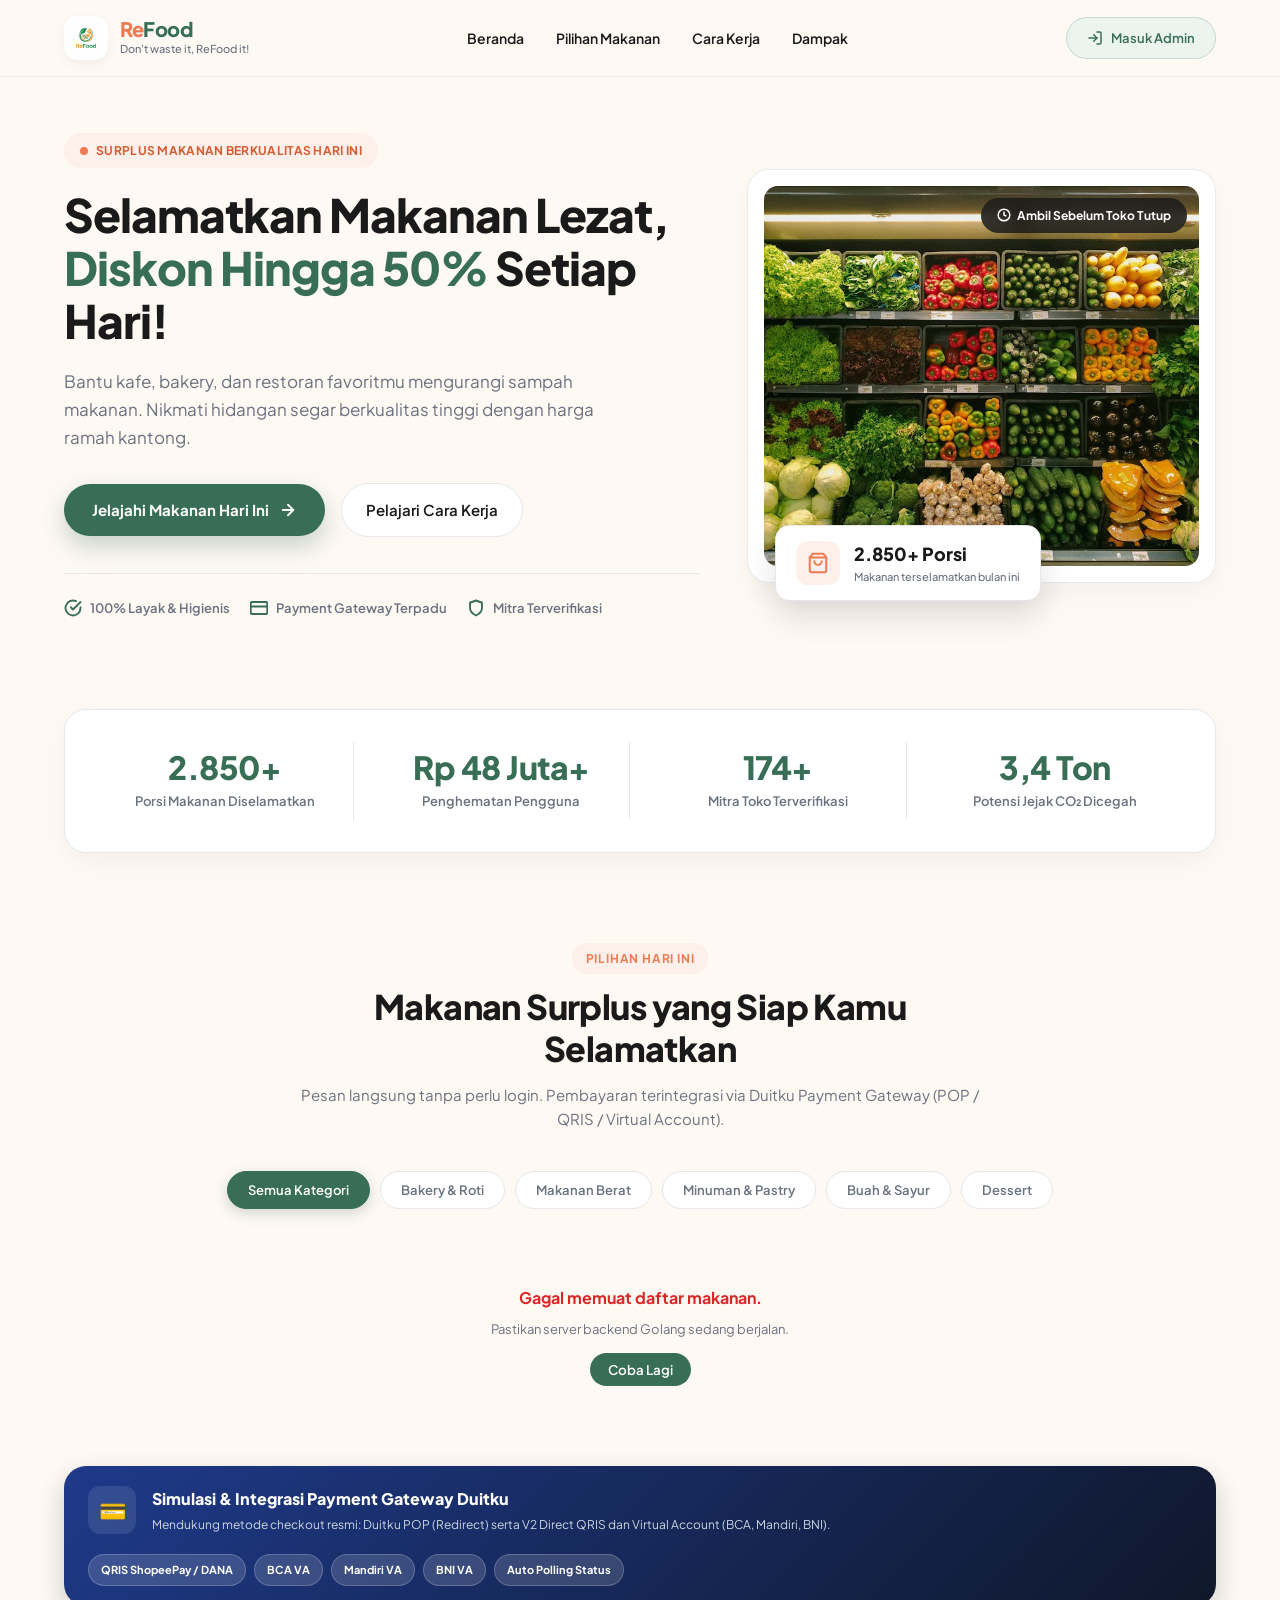
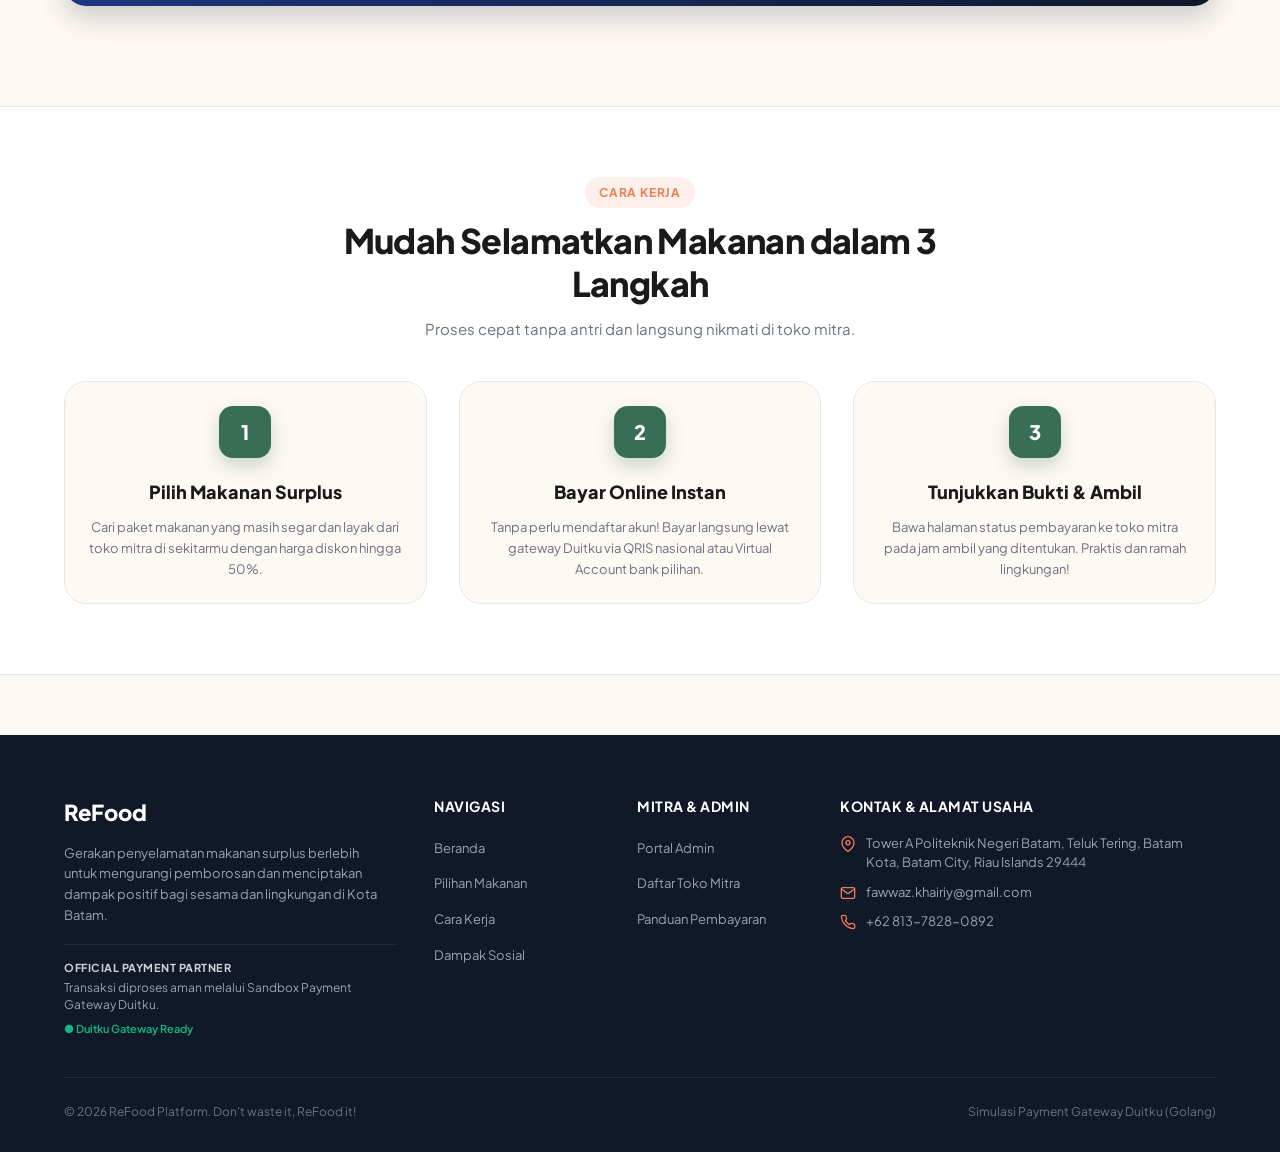
==== commit 675702b2: "add address" ====
--- a/frontend/index.html
+++ b/frontend/index.html
@@ -3,7 +3,78 @@
     <head>
         <meta charset="UTF-8" />
         <meta name="viewport" content="width=device-width, initial-scale=1.0" />
-        <title>ReFood - Selamatkan Makanan, Hemat Biaya & Kurangi Limbah</title>
+        <title>ReFood - Selamatkan Makanan, Hemat Biaya & Kurangi Limbah di Batam</title>
+
+        <!-- SEO Primary Meta Tags -->
+        <meta name="title" content="ReFood - Selamatkan Makanan, Hemat Biaya & Kurangi Limbah di Batam" />
+        <meta
+            name="description"
+            content="ReFood adalah platform penyelamatan makanan surplus berkualitas di Batam. Dapatkan aneka roti, pastry, dan makanan lezat dengan diskon hingga 70% sambil mengurangi food waste dan dampak lingkungan."
+        />
+        <meta
+            name="keywords"
+            content="ReFood, refood batam, penyelamatan makanan, makanan surplus, surplus food batam, kurangi food waste, makanan murah batam, bakery murah batam, roti murah batam, cegah pemborosan makanan, donasi makanan batam, zero food waste batam, politeknik negeri batam, platform makanan surplus indonesia, kuliner hemat batam, food rescue batam, beli makanan diskon batam"
+        />
+        <meta name="author" content="ReFood Indonesia - Fawwaz Khairiy" />
+        <meta name="robots" content="index, follow" />
+        <meta name="language" content="Indonesian" />
+        <meta name="theme-color" content="#f97316" />
+
+        <!-- Geo & Local SEO Batam -->
+        <meta name="geo.region" content="ID-KR" />
+        <meta name="geo.placename" content="Batam, Kepulauan Riau" />
+        <meta name="geo.position" content="1.1186;104.0484" />
+        <meta name="ICBM" content="1.1186, 104.0484" />
+
+        <!-- Open Graph / Facebook / WhatsApp -->
+        <meta property="og:type" content="website" />
+        <meta property="og:locale" content="id_ID" />
+        <meta property="og:url" content="https://refood.id/" />
+        <meta property="og:site_name" content="ReFood Indonesia" />
+        <meta property="og:title" content="ReFood - Selamatkan Makanan, Hemat Biaya & Kurangi Limbah di Batam" />
+        <meta
+            property="og:description"
+            content="Selamatkan makanan surplus lezat dari toko roti dan restoran terbaik di Batam dengan diskon hingga 70%. Don't waste it, ReFood it!"
+        />
+        <meta property="og:image" content="./assets/food-box.jpg" />
+
+        <!-- Twitter Card -->
+        <meta name="twitter:card" content="summary_large_image" />
+        <meta name="twitter:title" content="ReFood - Selamatkan Makanan Surplus di Batam" />
+        <meta
+            name="twitter:description"
+            content="Dapatkan makanan dan roti berkualitas dengan harga hemat hingga 70% di Batam. Don't waste it, ReFood it!"
+        />
+        <meta name="twitter:image" content="./assets/food-box.jpg" />
+
+        <!-- Schema.org JSON-LD Structured Data -->
+        <script type="application/ld+json">
+        {
+            "@context": "https://schema.org",
+            "@type": "LocalBusiness",
+            "name": "ReFood",
+            "image": "https://refood.id/assets/food-box.jpg",
+            "description": "Platform penyelamatan makanan surplus berlebih untuk mengurangi pemborosan dan menciptakan dampak positif bagi sesama dan lingkungan di Batam.",
+            "telephone": "+6281378280892",
+            "email": "fawwaz.khairiy@gmail.com",
+            "address": {
+                "@type": "PostalAddress",
+                "streetAddress": "Tower A Politeknik Negeri Batam, Teluk Tering, Batam Kota",
+                "addressLocality": "Batam City",
+                "addressRegion": "Riau Islands",
+                "postalCode": "29444",
+                "addressCountry": "ID"
+            },
+            "geo": {
+                "@type": "GeoCoordinates",
+                "latitude": 1.1186,
+                "longitude": 104.0484
+            },
+            "url": "https://refood.id",
+            "priceRange": "Rp 15.000 - Rp 50.000"
+        }
+        </script>
+
         <link rel="preconnect" href="https://fonts.googleapis.com" />
         <link rel="preconnect" href="https://fonts.gstatic.com" crossorigin />
         <link
@@ -389,51 +460,100 @@
 
                         <!-- Payment Method Selector -->
                         <div class="form-field">
-                            <label>Metode Pembayaran (Duitku Gateway)</label>
+                            <label>Metode Pembayaran (Duitku Payment Gateway)</label>
+
+                            <!-- Duitku POP Option (All-in-one checkout) -->
+                            <label class="method-option full-width selected">
+                                <input type="radio" name="payment_method" value="pop" checked class="method-native-radio" />
+                                <div class="method-logo-box">
+                                    <svg width="22" height="22" viewBox="0 0 24 24" fill="none" stroke="#2563EB" stroke-width="2" stroke-linecap="round" stroke-linejoin="round">
+                                        <rect x="2" y="5" width="20" height="14" rx="2"></rect>
+                                        <line x1="2" y1="10" x2="22" y2="10"></line>
+                                    </svg>
+                                </div>
+                                <div class="method-text">
+                                    <div class="method-title-row">
+                                        <span class="method-title">Duitku POP (Invoice Resmi)</span>
+                                        <span class="method-badge-pill">Semua Metode</span>
+                                    </div>
+                                    <span class="method-desc">Halaman resmi Duitku: semua Bank, QRIS, E-Wallet, Paylater & Kartu Kredit</span>
+                                </div>
+                                <div class="method-radio-indicator">
+                                    <span class="radio-inner-dot"></span>
+                                </div>
+                            </label>
+
+                            <div class="method-section-title">Atau Pilih Channel Pembayaran Langsung:</div>
+
                             <div class="method-grid">
-                                <label class="method-option selected">
-                                    <input type="radio" name="payment_method" value="pop" checked />
-                                    <div class="method-header">
-                                        <span>💳</span>
-                                        <span>Duitku POP</span>
-                                    </div>
-                                    <div class="method-desc">Halaman resmi Duitku (Semua Metode)</div>
+                                <label class="method-option">
+                                    <input type="radio" name="payment_method" value="SP" class="method-native-radio" />
+                                    <div class="method-logo-box">
+                                        <img src="https://images.duitku.com/hotlink-ok/SHOPEEPAY.PNG" alt="QRIS" class="method-logo-img" />
+                                    </div>
+                                    <div class="method-text">
+                                        <span class="method-title">QRIS Standar</span>
+                                        <span class="method-desc">ShopeePay, BCA, DANA, GoPay</span>
+                                    </div>
+                                    <div class="method-radio-indicator">
+                                        <span class="radio-inner-dot"></span>
+                                    </div>
                                 </label>
 
                                 <label class="method-option">
-                                    <input type="radio" name="payment_method" value="qris" />
-                                    <div class="method-header">
-                                        <span>📱</span>
-                                        <span>QRIS Direct</span>
-                                    </div>
-                                    <div class="method-desc">Scan ShopeePay / DANA / BCA</div>
+                                    <input type="radio" name="payment_method" value="BC" class="method-native-radio" />
+                                    <div class="method-logo-box">
+                                        <img src="https://images.duitku.com/hotlink-ok/BCA.SVG" alt="BCA" class="method-logo-img" />
+                                    </div>
+                                    <div class="method-text">
+                                        <span class="method-title">BCA Virtual Account</span>
+                                        <span class="method-desc">Transfer Otomatis & Real-time</span>
+                                    </div>
+                                    <div class="method-radio-indicator">
+                                        <span class="radio-inner-dot"></span>
+                                    </div>
                                 </label>
 
                                 <label class="method-option">
-                                    <input type="radio" name="payment_method" value="va_bca" />
-                                    <div class="method-header">
-                                        <span>🏦</span>
-                                        <span>BCA VA</span>
-                                    </div>
-                                    <div class="method-desc">Virtual Account BCA Otomatis</div>
+                                    <input type="radio" name="payment_method" value="M2" class="method-native-radio" />
+                                    <div class="method-logo-box">
+                                        <img src="https://images.duitku.com/hotlink-ok/MV.PNG" alt="Mandiri" class="method-logo-img" />
+                                    </div>
+                                    <div class="method-text">
+                                        <span class="method-title">Mandiri VA</span>
+                                        <span class="method-desc">Livin' by Mandiri & ATM</span>
+                                    </div>
+                                    <div class="method-radio-indicator">
+                                        <span class="radio-inner-dot"></span>
+                                    </div>
                                 </label>
 
                                 <label class="method-option">
-                                    <input type="radio" name="payment_method" value="va_mandiri" />
-                                    <div class="method-header">
-                                        <span>🏦</span>
-                                        <span>Mandiri VA</span>
-                                    </div>
-                                    <div class="method-desc">Virtual Account Mandiri</div>
+                                    <input type="radio" name="payment_method" value="I1" class="method-native-radio" />
+                                    <div class="method-logo-box">
+                                        <img src="https://images.duitku.com/hotlink-ok/I1.PNG" alt="BNI" class="method-logo-img" />
+                                    </div>
+                                    <div class="method-text">
+                                        <span class="method-title">BNI Virtual Account</span>
+                                        <span class="method-desc">BNI Mobile & ATM BNI</span>
+                                    </div>
+                                    <div class="method-radio-indicator">
+                                        <span class="radio-inner-dot"></span>
+                                    </div>
                                 </label>
 
                                 <label class="method-option">
-                                    <input type="radio" name="payment_method" value="va_bni" />
-                                    <div class="method-header">
-                                        <span>🏦</span>
-                                        <span>BNI VA</span>
-                                    </div>
-                                    <div class="method-desc">Virtual Account BNI</div>
+                                    <input type="radio" name="payment_method" value="BR" class="method-native-radio" />
+                                    <div class="method-logo-box">
+                                        <img src="https://images.duitku.com/hotlink-ok/BR.PNG" alt="BRI" class="method-logo-img" />
+                                    </div>
+                                    <div class="method-text">
+                                        <span class="method-title">BRI Virtual Account</span>
+                                        <span class="method-desc">BRImo & ATM BRI</span>
+                                    </div>
+                                    <div class="method-radio-indicator">
+                                        <span class="radio-inner-dot"></span>
+                                    </div>
                                 </label>
                             </div>
                         </div>
@@ -476,8 +596,19 @@
                         <h4>ReFood</h4>
                         <p>
                             Gerakan penyelamatan makanan surplus berlebih untuk mengurangi pemborosan dan menciptakan
-                            dampak positif bagi sesama dan lingkungan.
+                            dampak positif bagi sesama dan lingkungan di Kota Batam.
                         </p>
+                        <div class="footer-payment-badge">
+                            <div style="font-size: 11px; font-weight: 700; color: #d1d5db; margin-bottom: 4px; text-transform: uppercase; letter-spacing: 0.5px">
+                                Official Payment Partner
+                            </div>
+                            <p style="font-size: 12px; color: #9ca3af; margin-bottom: 6px; line-height: 1.4">
+                                Transaksi diproses aman melalui Sandbox Payment Gateway Duitku.
+                            </p>
+                            <div style="font-size: 11px; color: #10b981; font-weight: 600">
+                                ● Duitku Gateway Ready
+                            </div>
+                        </div>
                     </div>
 
                     <div class="footer-col">
@@ -499,14 +630,30 @@
                         </ul>
                     </div>
 
-                    <div class="footer-col">
-                        <h5>Payment Partner</h5>
-                        <p style="font-size: 12px; color: #9ca3af; margin-bottom: 8px">
-                            Transaksi diproses secara aman melalui Sandbox Payment Gateway Duitku.
-                        </p>
-                        <div style="font-size: 11px; color: #6b7280; font-family: monospace">
-                            Status: Duitku Gateway Ready
-                        </div>
+                    <div class="footer-col footer-contact-col">
+                        <h5>Kontak & Alamat Usaha</h5>
+                        <ul class="footer-contact-list">
+                            <li class="footer-contact-item">
+                                <svg xmlns="http://www.w3.org/2000/svg" viewBox="0 0 24 24" fill="none" stroke="currentColor" stroke-width="2" stroke-linecap="round" stroke-linejoin="round">
+                                    <path d="M21 10c0 7-9 13-9 13s-9-6-9-13a9 9 0 0 1 18 0z"></path>
+                                    <circle cx="12" cy="10" r="3"></circle>
+                                </svg>
+                                <span>Tower A Politeknik Negeri Batam, Teluk Tering, Batam Kota, Batam City, Riau Islands 29444</span>
+                            </li>
+                            <li class="footer-contact-item">
+                                <svg xmlns="http://www.w3.org/2000/svg" viewBox="0 0 24 24" fill="none" stroke="currentColor" stroke-width="2" stroke-linecap="round" stroke-linejoin="round">
+                                    <path d="M4 4h16c1.1 0 2 .9 2 2v12c0 1.1-.9 2-2 2H4c-1.1 0-2-.9-2-2V6c0-1.1.9-2 2-2z"></path>
+                                    <polyline points="22,6 12,13 2,6"></polyline>
+                                </svg>
+                                <a href="mailto:fawwaz.khairiy@gmail.com">fawwaz.khairiy@gmail.com</a>
+                            </li>
+                            <li class="footer-contact-item">
+                                <svg xmlns="http://www.w3.org/2000/svg" viewBox="0 0 24 24" fill="none" stroke="currentColor" stroke-width="2" stroke-linecap="round" stroke-linejoin="round">
+                                    <path d="M22 16.92v3a2 2 0 0 1-2.18 2 19.79 19.79 0 0 1-8.63-3.07 19.5 19.5 0 0 1-6-6 19.79 19.79 0 0 1-3.07-8.67A2 2 0 0 1 4.11 2h3a2 2 0 0 1 2 1.72 12.84 12.84 0 0 0 .7 2.81 2 2 0 0 1-.45 2.11L8.09 9.91a16 16 0 0 0 6 6l1.27-1.27a2 2 0 0 1 2.11-.45 12.84 12.84 0 0 0 2.81.7A2 2 0 0 1 22 16.92z"></path>
+                                </svg>
+                                <a href="tel:+6281378280892">+62 813-7828-0892</a>
+                            </li>
+                        </ul>
                     </div>
                 </div>
 
--- a/frontend/landing.css
+++ b/frontend/landing.css
@@ -983,24 +983,45 @@
 }
 
 /* Method Selector */
+.method-section-title {
+    font-size: 11px;
+    font-weight: 700;
+    text-transform: uppercase;
+    letter-spacing: 0.04em;
+    color: var(--text-muted);
+    margin: 14px 0 8px;
+}
+
 .method-grid {
     display: grid;
     grid-template-columns: repeat(2, 1fr);
     gap: 10px;
-    margin-top: 6px;
+}
+
+@media (max-width: 540px) {
+    .method-grid {
+        grid-template-columns: 1fr;
+    }
 }
 
 .method-option {
     position: relative;
     border: 1.5px solid var(--border-color);
     border-radius: var(--radius-md);
-    padding: 12px;
+    padding: 10px 12px;
     cursor: pointer;
     transition: var(--transition);
     display: flex;
-    flex-direction: column;
-    justify-content: space-between;
-    background: #ffffff;
+    flex-direction: row;
+    align-items: center;
+    gap: 10px;
+    background: #ffffff;
+    user-select: none;
+}
+
+.method-option.full-width {
+    margin-bottom: 4px;
+    padding: 12px 14px;
 }
 
 .method-option:hover {
@@ -1008,32 +1029,107 @@
     background: var(--primary-green-light);
 }
 
-.method-option input {
-    position: absolute;
-    top: 10px;
-    right: 10px;
-    accent-color: var(--primary-green);
-}
-
 .method-option.selected {
     border-color: var(--primary-green);
     background: var(--primary-green-light);
-    box-shadow: 0 0 0 2px rgba(56, 110, 85, 0.2);
-}
-
-.method-header {
-    font-size: 13px;
-    font-weight: 800;
-    color: var(--text-dark);
-    display: flex;
-    align-items: center;
-    gap: 6px;
-    margin-bottom: 4px;
+    box-shadow: 0 0 0 2px rgba(56, 110, 85, 0.18);
+}
+
+.method-native-radio {
+    position: absolute;
+    opacity: 0;
+    pointer-events: none;
+    width: 0;
+    height: 0;
+    margin: 0;
+}
+
+.method-logo-box {
+    width: 44px;
+    height: 32px;
+    background: #ffffff;
+    border: 1px solid rgba(229, 231, 235, 0.9);
+    border-radius: 6px;
+    display: flex;
+    align-items: center;
+    justify-content: center;
+    padding: 3px 5px;
+    flex-shrink: 0;
+    box-shadow: 0 1px 2px rgba(0, 0, 0, 0.03);
+}
+
+.method-logo-img {
+    max-width: 100%;
+    max-height: 100%;
+    object-fit: contain;
+}
+
+.method-text {
+    flex: 1;
+    min-width: 0;
+    display: flex;
+    flex-direction: column;
+    gap: 2px;
+}
+
+.method-title-row {
+    display: flex;
+    align-items: center;
+    gap: 8px;
+    flex-wrap: wrap;
+}
+
+.method-title {
+    font-size: 12px;
+    font-weight: 800;
+    color: var(--text-dark);
+    line-height: 1.25;
+}
+
+.method-badge-pill {
+    font-size: 10px;
+    font-weight: 700;
+    color: #2563EB;
+    background: #EFF6FF;
+    border: 1px solid #DBEAFE;
+    padding: 2px 7px;
+    border-radius: var(--radius-full);
 }
 
 .method-desc {
     font-size: 11px;
     color: var(--text-muted);
+    line-height: 1.3;
+}
+
+.method-radio-indicator {
+    width: 18px;
+    height: 18px;
+    border-radius: 50%;
+    border: 2px solid #CBD5E1;
+    display: flex;
+    align-items: center;
+    justify-content: center;
+    flex-shrink: 0;
+    background: #ffffff;
+    transition: all 0.2s ease;
+}
+
+.method-option.selected .method-radio-indicator {
+    border-color: var(--primary-green);
+}
+
+.radio-inner-dot {
+    width: 8px;
+    height: 8px;
+    border-radius: 50%;
+    background: var(--primary-green);
+    transform: scale(0);
+    transition: transform 0.18s cubic-bezier(0.16, 1, 0.3, 1);
+}
+
+.method-option.selected .radio-inner-dot {
+    transform: scale(1);
 }
 
 /* Total Box */
@@ -1130,8 +1226,8 @@
 
 .footer-grid {
     display: grid;
-    grid-template-columns: 2fr 1fr 1fr 1.5fr;
-    gap: 40px;
+    grid-template-columns: 1.6fr 0.8fr 0.8fr 1.8fr;
+    gap: 36px;
     margin-bottom: 40px;
 }
 
@@ -1175,6 +1271,48 @@
     color: #ffffff;
 }
 
+.footer-contact-list {
+    list-style: none;
+    display: flex;
+    flex-direction: column;
+    gap: 14px;
+}
+
+.footer-contact-item {
+    display: flex;
+    align-items: flex-start;
+    gap: 10px;
+    font-size: 13px;
+    color: #9CA3AF;
+    line-height: 1.5;
+}
+
+.footer-contact-item svg {
+    flex-shrink: 0;
+    width: 16px;
+    height: 16px;
+    margin-top: 2px;
+    color: var(--primary-orange);
+}
+
+.footer-contact-item a {
+    color: #9CA3AF;
+    text-decoration: none;
+    transition: var(--transition);
+    word-break: break-word;
+}
+
+.footer-contact-item a:hover {
+    color: #ffffff;
+    text-decoration: underline;
+}
+
+.footer-payment-badge {
+    margin-top: 18px;
+    padding-top: 14px;
+    border-top: 1px solid #1f2937;
+}
+
 .footer-bottom {
     padding-top: 24px;
     border-top: 1px solid #1F2937;
